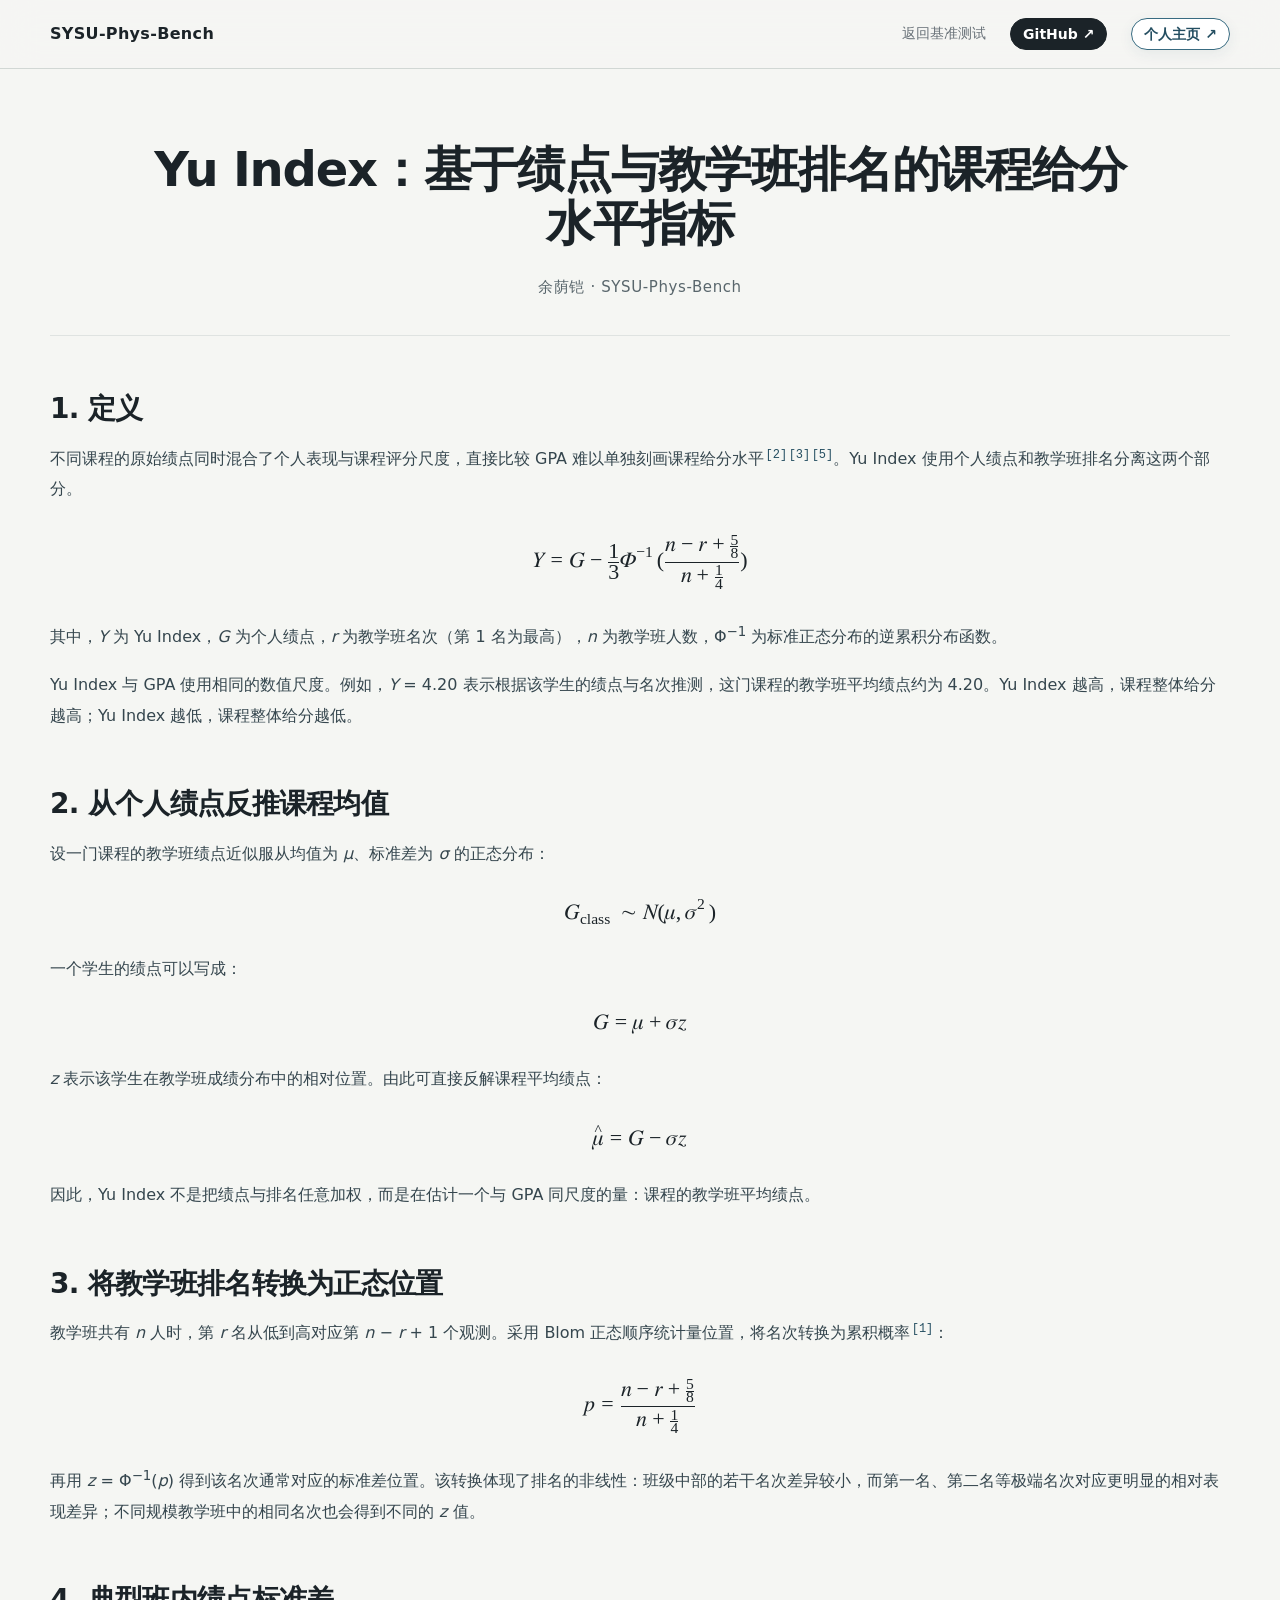
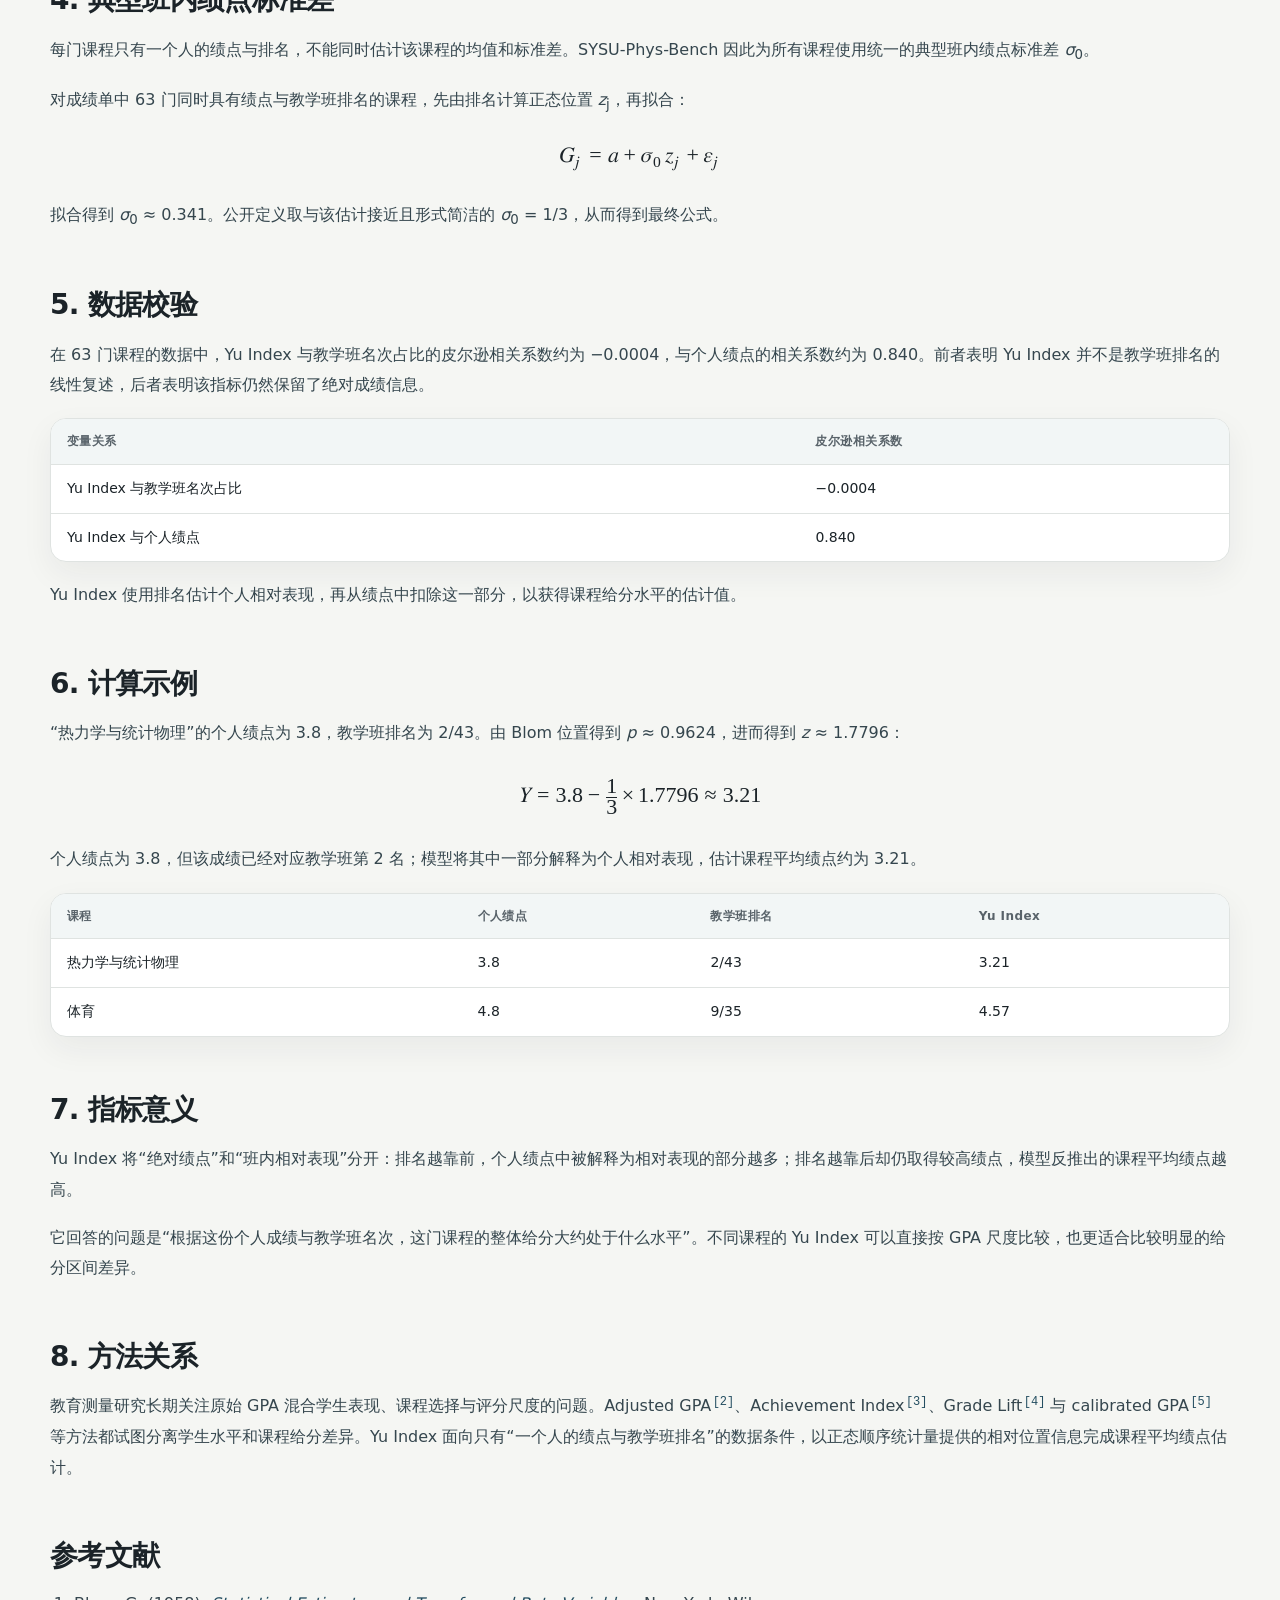
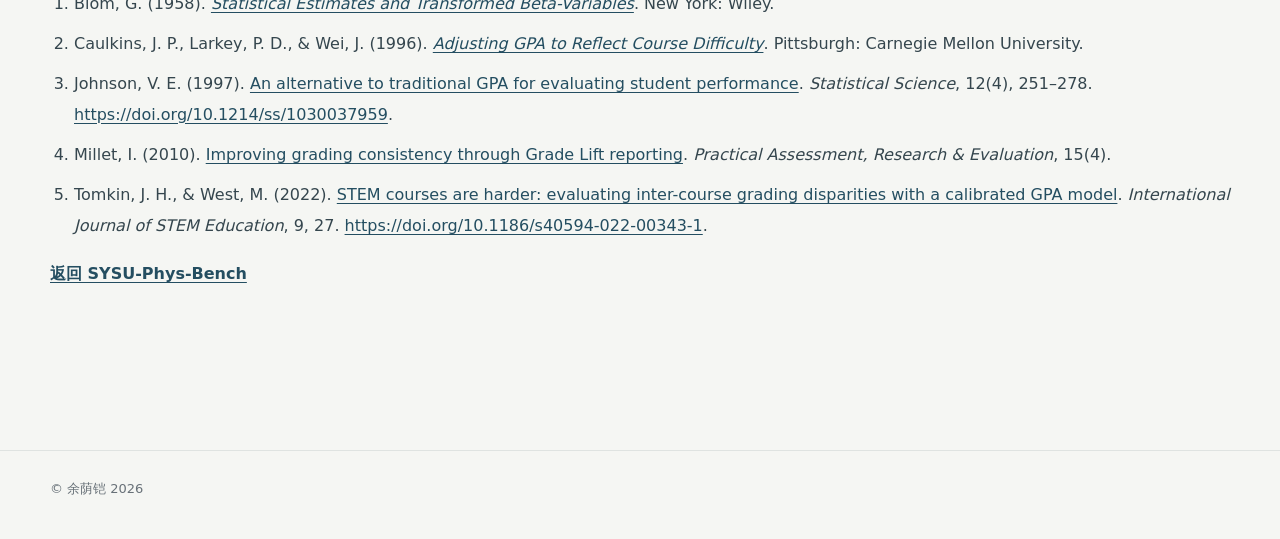
==== yu-index.html @ 81d89c25 "完善公开项目说明与仓库入口" ====
<!doctype html>
<html lang="zh-CN">
  <head>
    <meta charset="UTF-8" />
    <meta name="viewport" content="width=device-width, initial-scale=1" />
    <meta name="color-scheme" content="light" />
    <meta name="theme-color" content="#f6f7f5" />
    <title>Yu Index 技术报告 · SYSU-Phys-Bench</title>
    <link rel="stylesheet" href="styles.css?v=20260826-18" />
  </head>
  <body>
    <header class="site-header">
      <div class="shell header-inner">
        <a class="site-title" href="index.html">SYSU-Phys-Bench</a>
        <nav class="report-navigation" aria-label="页面导航">
          <a href="index.html#yu-index">返回基准测试</a>
          <a class="project-repo-link" href="https://github.com/YinkaiYu/SYSU-Phys-Bench">GitHub <span aria-hidden="true">↗</span></a>
          <a class="personal-home-link" href="https://www.yykspace.com/">个人主页 <span aria-hidden="true">↗</span></a>
        </nav>
      </div>
    </header>

    <main class="shell">
      <article class="report-article section section-first">
        <header class="report-title-block">
          <h1>Yu Index：基于绩点与教学班排名的课程给分水平指标</h1>
          <p class="report-byline">余荫铠 · SYSU-Phys-Bench</p>
        </header>

        <h2>1. 定义</h2>
        <p>不同课程的原始绩点同时混合了个人表现与课程评分尺度，直接比较 GPA 难以单独刻画课程给分水平<a class="citation" href="#ref-2" aria-label="参考文献 2">[2]</a><a class="citation" href="#ref-3" aria-label="参考文献 3">[3]</a><a class="citation" href="#ref-5" aria-label="参考文献 5">[5]</a>。Yu Index 使用个人绩点和教学班排名分离这两个部分。</p>
        <div class="yu-index-formula" aria-label="Yu Index 等于个人绩点减去三分之一乘以教学班排名所对应的标准正态分位数">
          <math display="block">
            <mrow>
              <mi>Y</mi><mo>=</mo><mi>G</mi><mo>−</mo><mfrac><mn>1</mn><mn>3</mn></mfrac>
              <msup><mi>Φ</mi><mrow><mo>−</mo><mn>1</mn></mrow></msup>
              <mo>(</mo>
              <mfrac>
                <mrow><mi>n</mi><mo>−</mo><mi>r</mi><mo>+</mo><mfrac><mn>5</mn><mn>8</mn></mfrac></mrow>
                <mrow><mi>n</mi><mo>+</mo><mfrac><mn>1</mn><mn>4</mn></mfrac></mrow>
              </mfrac>
              <mo>)</mo>
            </mrow>
          </math>
        </div>
        <p>其中，<i>Y</i> 为 Yu Index，<i>G</i> 为个人绩点，<i>r</i> 为教学班名次（第 1 名为最高），<i>n</i> 为教学班人数，Φ<sup>−1</sup> 为标准正态分布的逆累积分布函数。</p>
        <p>Yu Index 与 GPA 使用相同的数值尺度。例如，<i>Y</i> = 4.20 表示根据该学生的绩点与名次推测，这门课程的教学班平均绩点约为 4.20。Yu Index 越高，课程整体给分越高；Yu Index 越低，课程整体给分越低。</p>

        <h2>2. 从个人绩点反推课程均值</h2>
        <p>设一门课程的教学班绩点近似服从均值为 <i>μ</i>、标准差为 <i>σ</i> 的正态分布：</p>
        <div class="yu-index-formula">
          <math display="block">
            <mrow><msub><mi>G</mi><mtext>class</mtext></msub><mo>∼</mo><mi>N</mi><mo>(</mo><mi>μ</mi><mo>,</mo><msup><mi>σ</mi><mn>2</mn></msup><mo>)</mo></mrow>
          </math>
        </div>
        <p>一个学生的绩点可以写成：</p>
        <div class="yu-index-formula">
          <math display="block">
            <mrow><mi>G</mi><mo>=</mo><mi>μ</mi><mo>+</mo><mi>σ</mi><mi>z</mi></mrow>
          </math>
        </div>
        <p><i>z</i> 表示该学生在教学班成绩分布中的相对位置。由此可直接反解课程平均绩点：</p>
        <div class="yu-index-formula">
          <math display="block">
            <mrow><mover><mi>μ</mi><mo>^</mo></mover><mo>=</mo><mi>G</mi><mo>−</mo><mi>σ</mi><mi>z</mi></mrow>
          </math>
        </div>
        <p>因此，Yu Index 不是把绩点与排名任意加权，而是在估计一个与 GPA 同尺度的量：课程的教学班平均绩点。</p>

        <h2>3. 将教学班排名转换为正态位置</h2>
        <p>教学班共有 <i>n</i> 人时，第 <i>r</i> 名从低到高对应第 <i>n</i> − <i>r</i> + 1 个观测。采用 Blom 正态顺序统计量位置，将名次转换为累积概率<a class="citation" href="#ref-1" aria-label="参考文献 1">[1]</a>：</p>
        <div class="yu-index-formula">
          <math display="block">
            <mrow>
              <mi>p</mi><mo>=</mo>
              <mfrac>
                <mrow><mi>n</mi><mo>−</mo><mi>r</mi><mo>+</mo><mfrac><mn>5</mn><mn>8</mn></mfrac></mrow>
                <mrow><mi>n</mi><mo>+</mo><mfrac><mn>1</mn><mn>4</mn></mfrac></mrow>
              </mfrac>
            </mrow>
          </math>
        </div>
        <p>再用 <i>z</i> = Φ<sup>−1</sup>(<i>p</i>) 得到该名次通常对应的标准差位置。该转换体现了排名的非线性：班级中部的若干名次差异较小，而第一名、第二名等极端名次对应更明显的相对表现差异；不同规模教学班中的相同名次也会得到不同的 <i>z</i> 值。</p>

        <h2>4. 典型班内绩点标准差</h2>
        <p>每门课程只有一个人的绩点与排名，不能同时估计该课程的均值和标准差。SYSU-Phys-Bench 因此为所有课程使用统一的典型班内绩点标准差 <i>σ</i><sub>0</sub>。</p>
        <p>对成绩单中 63 门同时具有绩点与教学班排名的课程，先由排名计算正态位置 <i>z</i><sub>j</sub>，再拟合：</p>
        <div class="yu-index-formula">
          <math display="block">
            <mrow><msub><mi>G</mi><mi>j</mi></msub><mo>=</mo><mi>a</mi><mo>+</mo><msub><mi>σ</mi><mn>0</mn></msub><msub><mi>z</mi><mi>j</mi></msub><mo>+</mo><msub><mi>ε</mi><mi>j</mi></msub></mrow>
          </math>
        </div>
        <p>拟合得到 <i>σ</i><sub>0</sub> ≈ 0.341。公开定义取与该估计接近且形式简洁的 <i>σ</i><sub>0</sub> = 1/3，从而得到最终公式。</p>

        <h2>5. 数据校验</h2>
        <p>在 63 门课程的数据中，Yu Index 与教学班名次占比的皮尔逊相关系数约为 −0.0004，与个人绩点的相关系数约为 0.840。前者表明 Yu Index 并不是教学班排名的线性复述，后者表明该指标仍然保留了绝对成绩信息。</p>
        <div class="table-frame report-table">
          <table aria-label="Yu Index 相关性检验">
            <thead>
              <tr><th>变量关系</th><th>皮尔逊相关系数</th></tr>
            </thead>
            <tbody>
              <tr><td>Yu Index 与教学班名次占比</td><td>−0.0004</td></tr>
              <tr><td>Yu Index 与个人绩点</td><td>0.840</td></tr>
            </tbody>
          </table>
        </div>
        <p>Yu Index 使用排名估计个人相对表现，再从绩点中扣除这一部分，以获得课程给分水平的估计值。</p>

        <h2>6. 计算示例</h2>
        <p>“热力学与统计物理”的个人绩点为 3.8，教学班排名为 2/43。由 Blom 位置得到 <i>p</i> ≈ 0.9624，进而得到 <i>z</i> ≈ 1.7796：</p>
        <div class="yu-index-formula">
          <math display="block">
            <mrow><mi>Y</mi><mo>=</mo><mn>3.8</mn><mo>−</mo><mfrac><mn>1</mn><mn>3</mn></mfrac><mo>×</mo><mn>1.7796</mn><mo>≈</mo><mn>3.21</mn></mrow>
          </math>
        </div>
        <p>个人绩点为 3.8，但该成绩已经对应教学班第 2 名；模型将其中一部分解释为个人相对表现，估计课程平均绩点约为 3.21。</p>

        <div class="table-frame report-table">
          <table aria-label="Yu Index 示例">
            <thead>
              <tr><th>课程</th><th>个人绩点</th><th>教学班排名</th><th>Yu Index</th></tr>
            </thead>
            <tbody>
              <tr><td>热力学与统计物理</td><td>3.8</td><td>2/43</td><td>3.21</td></tr>
              <tr><td>体育</td><td>4.8</td><td>9/35</td><td>4.57</td></tr>
            </tbody>
          </table>
        </div>

        <h2>7. 指标意义</h2>
        <p>Yu Index 将“绝对绩点”和“班内相对表现”分开：排名越靠前，个人绩点中被解释为相对表现的部分越多；排名越靠后却仍取得较高绩点，模型反推出的课程平均绩点越高。</p>
        <p>它回答的问题是“根据这份个人成绩与教学班名次，这门课程的整体给分大约处于什么水平”。不同课程的 Yu Index 可以直接按 GPA 尺度比较，也更适合比较明显的给分区间差异。</p>

        <h2>8. 方法关系</h2>
        <p>教育测量研究长期关注原始 GPA 混合学生表现、课程选择与评分尺度的问题。Adjusted GPA<a class="citation" href="#ref-2" aria-label="参考文献 2">[2]</a>、Achievement Index<a class="citation" href="#ref-3" aria-label="参考文献 3">[3]</a>、Grade Lift<a class="citation" href="#ref-4" aria-label="参考文献 4">[4]</a> 与 calibrated GPA<a class="citation" href="#ref-5" aria-label="参考文献 5">[5]</a> 等方法都试图分离学生水平和课程给分差异。Yu Index 面向只有“一个人的绩点与教学班排名”的数据条件，以正态顺序统计量提供的相对位置信息完成课程平均绩点估计。</p>

        <h2>参考文献</h2>
        <ol class="report-reference-list">
          <li id="ref-1">Blom, G. (1958). <a href="https://books.google.com/books/about/Statistical_Estimates_and_Transformed_Be.html?id=rWoGAQAAIAAJ"><i>Statistical Estimates and Transformed Beta-Variables</i></a>. New York: Wiley.</li>
          <li id="ref-2">Caulkins, J. P., Larkey, P. D., &amp; Wei, J. (1996). <a href="https://doi.org/10.1184/R1/6470981.v1"><i>Adjusting GPA to Reflect Course Difficulty</i></a>. Pittsburgh: Carnegie Mellon University.</li>
          <li id="ref-3">Johnson, V. E. (1997). <a href="https://projecteuclid.org/journals/statistical-science/volume-12/issue-4/An-alternative-to-traditional-GPA-for-evaluating-student-performance/10.1214/ss/1030037959.pdf">An alternative to traditional GPA for evaluating student performance</a>. <i>Statistical Science</i>, 12(4), 251–278. <a href="https://doi.org/10.1214/ss/1030037959">https://doi.org/10.1214/ss/1030037959</a>.</li>
          <li id="ref-4">Millet, I. (2010). <a href="https://openpublishing.library.umass.edu/pare/article/1556/galley/1507/view/">Improving grading consistency through Grade Lift reporting</a>. <i>Practical Assessment, Research &amp; Evaluation</i>, 15(4).</li>
          <li id="ref-5">Tomkin, J. H., &amp; West, M. (2022). <a href="https://link.springer.com/article/10.1186/s40594-022-00343-1">STEM courses are harder: evaluating inter-course grading disparities with a calibrated GPA model</a>. <i>International Journal of STEM Education</i>, 9, 27. <a href="https://doi.org/10.1186/s40594-022-00343-1">https://doi.org/10.1186/s40594-022-00343-1</a>.</li>
        </ol>

        <p><a class="report-back-link" href="index.html#yu-index">返回 SYSU-Phys-Bench</a></p>
      </article>
    </main>

    <footer class="site-footer">
      <div class="shell">&copy; 余荫铠 2026</div>
    </footer>
  </body>
</html>
---- styles.css ----
:root {
  --paper: #f5f6f3;
  --surface: #ffffff;
  --surface-soft: #fafaf8;
  --ink: #1b2328;
  --muted: #687178;
  --line: #dfe3e1;
  --line-strong: #cbd2ce;
  --blue: #386b81;
  --blue-dark: #244e61;
  --blue-soft: #dceaf0;
  --gold: #b48a3a;
  --orange: #c87542;
  --olive: #748061;
  --pink: #a96e78;
  --shadow: 0 12px 32px rgba(28, 38, 43, 0.06);
  --radius: 16px;
  --font: "Noto Sans CJK SC", "Source Han Sans SC", "Microsoft YaHei", system-ui, sans-serif;
  --mono: "SFMono-Regular", Consolas, "Liberation Mono", monospace;
}

* {
  box-sizing: border-box;
}

html {
  scroll-behavior: smooth;
  scroll-padding-top: 88px;
}

body {
  margin: 0;
  color: var(--ink);
  background: var(--paper);
  font-family: var(--font);
  font-size: 15px;
  line-height: 1.55;
  -webkit-font-smoothing: antialiased;
}

button,
input,
select {
  font: inherit;
}

.shell {
  width: min(1180px, calc(100% - 40px));
  margin: 0 auto;
}

.site-header {
  position: sticky;
  top: 0;
  z-index: 20;
  border-bottom: 1px solid rgba(203, 210, 206, 0.85);
  background: rgba(245, 246, 243, 0.9);
  backdrop-filter: blur(18px);
}

.header-inner {
  display: flex;
  min-height: 68px;
  align-items: center;
  justify-content: space-between;
  gap: 24px;
}

.site-title {
  color: var(--ink);
  font-size: 16px;
  font-weight: 680;
  letter-spacing: 0.02em;
  text-decoration: none;
}

nav {
  display: flex;
  align-items: center;
  gap: 24px;
}

nav a {
  color: var(--muted);
  font-size: 14px;
  text-decoration: none;
}

nav a:hover,
nav a:focus-visible {
  color: var(--blue-dark);
}

nav .personal-home-link {
  padding: 7px 12px;
  border: 1px solid var(--blue);
  border-radius: 999px;
  color: var(--blue-dark);
  background: var(--surface);
  font-weight: 650;
  line-height: 1.2;
  box-shadow: 0 4px 14px rgba(36, 78, 97, 0.08);
}

nav .project-repo-link {
  padding: 7px 12px;
  border: 1px solid var(--ink);
  border-radius: 999px;
  color: #ffffff;
  background: var(--ink);
  font-weight: 650;
  line-height: 1.2;
}

nav .project-repo-link:hover,
nav .project-repo-link:focus-visible {
  border-color: var(--blue-dark);
  color: #ffffff;
  background: var(--blue-dark);
  outline: none;
}

nav .personal-home-link:hover,
nav .personal-home-link:focus-visible {
  border-color: var(--blue-dark);
  color: #ffffff;
  background: var(--blue-dark);
  outline: none;
}

.section {
  padding: 72px 0 0;
}

.section-first {
  padding-top: 64px;
}

.benchmark-section {
  padding-top: 72px;
}

.methodology-body {
  width: 100%;
  margin-top: 24px;
  color: #35464e;
  font-size: 16px;
  line-height: 1.9;
}

.methodology-body p {
  margin: 0;
}

.methodology-body .yu-index-formula {
  margin: 22px 0;
}

.methodology-report-entry {
  margin-top: 18px !important;
}

.methodology-report-entry a,
.report-back-link {
  color: var(--blue-dark);
  font-weight: 650;
  text-underline-offset: 0.2em;
}

.yu-calculator {
  margin-top: 30px;
  padding: 20px;
  border: 1px solid var(--line);
  border-radius: var(--radius);
  background: var(--surface);
  box-shadow: var(--shadow);
}

.yu-calculator h3 {
  margin-bottom: 18px;
  font-size: 19px;
  line-height: 1.45;
}

.yu-calculator-form {
  display: grid;
  grid-template-columns: repeat(3, minmax(120px, 1fr)) auto minmax(180px, 0.9fr);
  align-items: end;
  gap: 12px;
}

.yu-calculator-form label {
  display: grid;
  gap: 6px;
  color: #42515a;
  font-size: 13px;
  font-weight: 650;
}

.yu-calculator-form input {
  width: 100%;
  min-height: 44px;
  padding: 0 12px;
  border: 1px solid var(--line-strong);
  border-radius: 10px;
  color: var(--ink);
  background: var(--surface);
  font-variant-numeric: tabular-nums;
}

.yu-calculator-form input:focus {
  border-color: var(--blue);
  outline: 3px solid rgba(56, 107, 129, 0.14);
}

.yu-calculator-form button {
  min-height: 44px;
  padding: 0 22px;
  border: 1px solid var(--blue-dark);
  border-radius: 10px;
  color: #fff;
  background: var(--blue-dark);
  cursor: pointer;
}

.yu-calculator-form button:hover,
.yu-calculator-form button:focus-visible {
  background: #173846;
  outline: 3px solid rgba(56, 107, 129, 0.14);
}

.yu-calculator-form output {
  display: grid;
  grid-template-columns: auto auto;
  min-height: 44px;
  align-items: center;
  justify-content: space-between;
  gap: 2px 14px;
  padding: 5px 12px;
  border-left: 3px solid var(--blue);
  color: #42515a;
}

.yu-calculator-form output strong {
  color: var(--ink);
  font-family: var(--mono);
  font-size: 24px;
  font-variant-numeric: tabular-nums;
}

.yu-calculator-form output small {
  grid-column: 1 / -1;
  color: var(--muted);
  line-height: 1.2;
}

.yu-calculator-error {
  grid-column: 1 / -1;
  color: #8b4f3c;
  font-size: 13px;
  line-height: 1.35;
}

.report-article {
  padding-bottom: 72px;
}

.report-title-block {
  padding: 10px 0 34px;
  border-bottom: 1px solid var(--line);
  text-align: center;
}

.report-title-block h1 {
  max-width: 980px;
  margin: 0 auto;
}

.report-byline {
  margin: 22px 0 0 !important;
  color: #59666c !important;
  font-size: 15px !important;
  letter-spacing: 0.04em;
}

.report-article h2 {
  margin-top: 56px;
  font-size: clamp(22px, 2.6vw, 28px);
}

.report-article h3 {
  margin-top: 32px;
  font-size: 19px;
}

.report-article p,
.report-article li {
  color: #35464e;
  font-size: 16px;
  line-height: 1.9;
}

.report-article p {
  margin: 18px 0 0;
}

.report-article ul,
.report-article ol {
  margin: 16px 0 0;
  padding-left: 24px;
}

.report-article .yu-index-formula {
  margin: 24px 0;
}

.report-table {
  margin-top: 18px;
  box-shadow: none;
}

.report-table table {
  margin: 0;
}

.report-article th {
  background: #f2f6f6;
}

.report-article a {
  color: var(--blue-dark);
  text-underline-offset: 0.2em;
}

.report-article .citation {
  display: inline-block;
  margin-left: 0.12em;
  font-family: var(--mono);
  font-size: 0.75em;
  text-decoration: none;
  vertical-align: super;
}

.report-reference-list li + li {
  margin-top: 10px;
}

.report-reference-list li {
  scroll-margin-top: 96px;
  transition: background-color 160ms ease;
}

.report-reference-list li:target {
  background: var(--blue-soft);
}

h1,
h2,
h3 {
  margin: 0;
  font-weight: 680;
  letter-spacing: -0.025em;
}

h1 {
  font-size: clamp(32px, 5vw, 48px);
  line-height: 1.12;
}

.benchmark-source {
  margin: 18px 0 0;
  color: var(--ink);
  font-size: 17px;
  line-height: 1.7;
}

.author-note {
  width: 100%;
  margin: 18px 0 0;
  padding-left: 16px;
  border-left: 3px solid var(--blue);
  color: #42515a;
  font-size: 17px;
  font-style: italic;
  line-height: 1.85;
}

h2 {
  font-size: clamp(24px, 3vw, 32px);
  line-height: 1.2;
}

h3 {
  font-size: 16px;
  letter-spacing: -0.01em;
}

.table-frame {
  overflow: auto;
  border: 1px solid var(--line);
  border-radius: var(--radius);
  background: var(--surface);
  box-shadow: var(--shadow);
}

.overview-frame {
  margin-top: 18px;
}

table {
  width: 100%;
  border-collapse: separate;
  border-spacing: 0;
}

th,
td {
  padding: 13px 16px;
  border-bottom: 1px solid var(--line);
  text-align: left;
  white-space: nowrap;
}

th {
  color: #59636a;
  background: var(--surface-soft);
  font-size: 12px;
  font-weight: 650;
  letter-spacing: 0.035em;
}

td {
  font-size: 14px;
}

td.numeric {
  font-family: var(--mono);
  font-variant-numeric: tabular-nums;
}

tr:last-child td {
  border-bottom: 0;
}

.overview-frame tbody tr:last-child td {
  background: #f2f6f6;
  font-weight: 650;
}

.overview-frame .overview-summary-row td {
  background: #f7f9f8;
  font-weight: 650;
}

.overview-benchmarks {
  display: grid;
  grid-template-columns: repeat(2, minmax(0, 1fr));
  gap: 12px;
  margin-top: 0;
}

.dataset-benchmarks {
  margin-top: 28px;
}

.overview-benchmark {
  display: flex;
  align-items: center;
  justify-content: space-between;
  gap: 18px;
  min-height: 76px;
  padding: 14px 18px;
  border: 1px solid var(--line);
  border-radius: var(--radius);
  background: var(--surface);
  box-shadow: var(--shadow);
}

.overview-benchmark span {
  color: #42515a;
  font-size: 14px;
  font-weight: 650;
}

.overview-benchmark strong {
  color: var(--ink);
  font-family: var(--mono);
  font-size: clamp(22px, 3vw, 30px);
  font-variant-numeric: tabular-nums;
}

.chart-grid {
  display: grid;
  grid-template-columns: repeat(12, minmax(0, 1fr));
  gap: 18px;
  margin-top: 28px;
}

.chart-card {
  min-width: 0;
  padding: 20px;
  border: 1px solid var(--line);
  border-radius: var(--radius);
  background: var(--surface);
  box-shadow: var(--shadow);
}

.benchmark-controls {
  margin-top: 24px;
}

.benchmark-controls + .chart-card,
.secondary-scatter-card {
  margin-top: 18px;
}

.chart-card-heading {
  display: flex;
  align-items: center;
  justify-content: space-between;
  gap: 18px;
}

.chart-card-actions {
  display: flex;
  align-items: center;
  gap: 8px;
}

.scatter-filters {
  display: grid;
  grid-template-columns: repeat(3, minmax(118px, auto)) minmax(240px, 1fr) auto;
  gap: 9px;
  margin-top: 0;
}

.scatter-filters input[type="search"],
.scatter-filters select,
.scatter-filters .reset-button {
  width: 100%;
  min-height: 40px;
  border: 1px solid var(--line-strong);
  border-radius: 9px;
  color: var(--ink);
  background: var(--surface);
}

.scatter-filters input[type="search"] {
  padding: 0 12px 0 38px;
}

.scatter-filters select {
  padding: 0 32px 0 11px;
}

.scatter-search-field svg {
  top: 11px;
}

.multi-filter {
  position: relative;
  min-width: 0;
}

.multi-filter summary {
  display: flex;
  min-height: 40px;
  align-items: center;
  justify-content: space-between;
  gap: 8px;
  padding: 0 11px;
  border: 1px solid var(--line-strong);
  border-radius: 9px;
  color: var(--ink);
  background: var(--surface);
  cursor: pointer;
  font-size: 13px;
  list-style: none;
  white-space: nowrap;
}

.multi-filter summary::-webkit-details-marker {
  display: none;
}

.multi-filter summary::after {
  color: var(--muted);
  content: "▾";
  font-size: 10px;
}

.multi-filter[open] summary {
  border-color: var(--blue);
  outline: 3px solid rgba(56, 107, 129, 0.14);
}

.multi-filter-options {
  position: absolute;
  top: calc(100% + 6px);
  left: 0;
  z-index: 12;
  display: grid;
  min-width: max(100%, 150px);
  gap: 2px;
  padding: 7px;
  border: 1px solid var(--line-strong);
  border-radius: 10px;
  background: var(--surface);
  box-shadow: 0 14px 34px rgba(28, 38, 43, 0.14);
}

.multi-filter-options label {
  display: flex;
  align-items: center;
  gap: 8px;
  padding: 7px 8px;
  border-radius: 7px;
  cursor: pointer;
  font-size: 12px;
  white-space: nowrap;
}

.multi-filter-options label:hover {
  background: #edf3f4;
}

.multi-filter-options input {
  width: auto;
  min-height: 0;
  margin: 0;
  accent-color: var(--blue-dark);
}

.scatter-course-picker {
  margin-top: 10px;
  border: 1px solid var(--line);
  border-radius: 10px;
  background: var(--surface-soft);
}

.scatter-course-picker summary {
  display: flex;
  min-height: 40px;
  align-items: center;
  justify-content: space-between;
  gap: 16px;
  padding: 0 13px;
  color: #42515a;
  cursor: pointer;
  font-size: 13px;
  font-weight: 650;
}

.scatter-course-picker summary::marker {
  color: var(--muted);
}

#scatter-selection-count {
  color: var(--muted);
  font-family: var(--mono);
  font-size: 11px;
  font-weight: 400;
}

.scatter-course-toolbar {
  display: flex;
  gap: 8px;
  padding: 10px 12px 0;
  border-top: 1px solid var(--line);
}

.scatter-course-toolbar button {
  padding: 5px 9px;
  border: 1px solid var(--line-strong);
  border-radius: 7px;
  color: var(--blue-dark);
  background: var(--surface);
  cursor: pointer;
  font-size: 12px;
}

.scatter-course-options {
  display: grid;
  grid-template-columns: repeat(3, minmax(0, 1fr));
  gap: 2px 10px;
  max-height: 230px;
  overflow: auto;
  padding: 10px 12px 12px;
}

.scatter-course-options label {
  display: grid;
  grid-template-columns: auto minmax(0, 1fr);
  align-items: start;
  gap: 8px;
  padding: 7px 8px;
  border-radius: 7px;
  cursor: pointer;
  font-size: 12px;
}

.scatter-course-options label:hover {
  background: #edf3f4;
}

.scatter-course-options input {
  margin: 3px 0 0;
  accent-color: var(--blue-dark);
}

.scatter-course-options span,
.scatter-course-options small {
  display: block;
  min-width: 0;
}

.scatter-course-options small {
  margin-top: 2px;
  overflow: hidden;
  color: var(--muted);
  font-size: 10px;
  font-weight: 400;
  text-overflow: ellipsis;
  white-space: nowrap;
}

.scatter-options-empty {
  grid-column: 1 / -1;
  margin: 18px 0;
  color: var(--muted);
  text-align: center;
}

.scatter-empty {
  display: grid;
  min-height: 300px;
  place-items: center;
  color: var(--muted);
}

.scatter-download {
  display: none;
}

#score-rank-card:fullscreen .scatter-download,
#score-rank-card.is-expanded .scatter-download,
#yu-rank-card:fullscreen .scatter-download,
#yu-rank-card.is-expanded .scatter-download {
  display: inline-block;
}

.fullscreen-button {
  flex: 0 0 auto;
  padding: 5px 10px;
  border: 1px solid var(--line-strong);
  border-radius: 7px;
  color: var(--muted);
  background: transparent;
  cursor: pointer;
  font-size: 12px;
  text-decoration: none;
}

.fullscreen-button[aria-disabled="true"] {
  cursor: wait;
  opacity: 0.55;
  pointer-events: none;
}

.fullscreen-button:hover,
.fullscreen-button:focus-visible {
  border-color: var(--blue);
  color: var(--blue-dark);
  background: #f6fafb;
  outline: none;
}

#score-rank-card:fullscreen,
#score-rank-card.is-expanded,
#yu-rank-card:fullscreen,
#yu-rank-card.is-expanded {
  padding: 24px 28px;
  border: 0;
  border-radius: 0;
  background: var(--surface);
  box-shadow: none;
}

#score-rank-card:fullscreen,
#yu-rank-card:fullscreen {
  overflow: auto;
}

#score-rank-card.is-expanded,
#yu-rank-card.is-expanded {
  position: fixed;
  inset: 0;
  z-index: 100;
  overflow: auto;
}

#score-rank-card:fullscreen .chart-card-heading h3,
#score-rank-card.is-expanded .chart-card-heading h3,
#yu-rank-card:fullscreen .chart-card-heading h3,
#yu-rank-card.is-expanded .chart-card-heading h3 {
  font-size: clamp(24px, 2.8vw, 34px);
}

#score-rank-card:fullscreen .tick-label,
#score-rank-card.is-expanded .tick-label,
#yu-rank-card:fullscreen .tick-label,
#yu-rank-card.is-expanded .tick-label {
  font-size: 16px;
}

#score-rank-card:fullscreen .quadrant-label,
#score-rank-card.is-expanded .quadrant-label,
#yu-rank-card:fullscreen .yu-benchmark-label,
#yu-rank-card:fullscreen .yu-benchmark-value,
#yu-rank-card.is-expanded .yu-benchmark-label,
#yu-rank-card.is-expanded .yu-benchmark-value {
  stroke-width: 4px;
  font-size: 14px;
}

#score-rank-card:fullscreen .scatter-course-label,
#score-rank-card.is-expanded .scatter-course-label,
#yu-rank-card:fullscreen .scatter-course-label,
#yu-rank-card.is-expanded .scatter-course-label {
  stroke-width: 5px;
  font-size: 15px;
}

#score-rank-card:fullscreen .scatter-label-line,
#score-rank-card.is-expanded .scatter-label-line,
#yu-rank-card:fullscreen .scatter-label-line,
#yu-rank-card.is-expanded .scatter-label-line {
  stroke-width: 1.15;
}

#score-rank-card:fullscreen .grid-line,
#score-rank-card.is-expanded .grid-line,
#yu-rank-card:fullscreen .grid-line,
#yu-rank-card.is-expanded .grid-line {
  stroke-width: 1.15;
}

body.chart-expanded {
  overflow: hidden;
}

#score-rank-card:fullscreen .chart-scatter,
#score-rank-card.is-expanded .chart-scatter,
#yu-rank-card:fullscreen .chart-scatter,
#yu-rank-card.is-expanded .chart-scatter {
  height: calc(100vh - 84px);
  min-height: 560px;
}

#score-rank-card:fullscreen .chart-scatter svg,
#score-rank-card.is-expanded .chart-scatter svg,
#yu-rank-card:fullscreen .chart-scatter svg,
#yu-rank-card.is-expanded .chart-scatter svg {
  height: 100%;
}

.chart-card-small {
  grid-column: span 5;
}

.chart-card-wide {
  grid-column: span 7;
}

.chart-card-half {
  grid-column: span 6;
}

.chart-card-full {
  grid-column: span 12;
}

.chart {
  min-height: 290px;
  margin-top: 18px;
}

.chart svg {
  display: block;
  width: 100%;
  height: auto;
  overflow: visible;
}

.axis-label,
.tick-label,
.data-label {
  font-family: var(--mono);
  font-size: 11px;
}

.tick-label {
  fill: #737c82;
}

.data-label {
  fill: var(--ink);
  font-weight: 620;
}

.grid-line {
  stroke: #e8ebe9;
  stroke-width: 1;
}

.axis-line {
  stroke: #c7ceca;
  stroke-width: 1;
}

.line-path {
  fill: none;
  stroke: var(--blue);
  stroke-linecap: round;
  stroke-linejoin: round;
  stroke-width: 2.25;
}

.gpa-line,
.rank-line,
.cumulative-line {
  fill: none;
  stroke-linecap: round;
  stroke-linejoin: round;
  stroke-width: 2.35;
}

.gpa-line {
  stroke: var(--blue);
}

.cumulative-line {
  stroke: var(--orange);
  stroke-dasharray: 7 4;
}

.rank-line {
  stroke: var(--olive);
  stroke-dasharray: 2 4;
}

.line-area {
  fill: rgba(56, 107, 129, 0.09);
}

.data-point {
  fill: var(--surface);
  stroke: var(--blue-dark);
  stroke-width: 2;
}

.data-point:hover,
.data-point:focus {
  fill: var(--blue-dark);
  outline: none;
}

.cumulative-point {
  fill: var(--surface);
  stroke: var(--orange);
  stroke-width: 2;
}

.cumulative-point:hover,
.cumulative-point:focus {
  fill: var(--orange);
  outline: none;
}

.rank-point {
  fill: var(--surface);
  stroke: var(--olive);
  stroke-width: 2;
}

.rank-point:hover,
.rank-point:focus {
  fill: var(--olive);
  outline: none;
}

.chart-legend-row {
  display: flex;
  flex-wrap: wrap;
  gap: 18px;
  margin: 2px 0 8px;
  color: var(--muted);
  font-size: 12px;
}

.chart-legend-row span {
  display: inline-flex;
  align-items: center;
  gap: 7px;
}

.line-key {
  display: inline-block;
  width: 22px;
  height: 0;
  border-top: 2px solid var(--blue);
}

.line-key.cumulative {
  border-top-color: var(--orange);
  border-top-style: dashed;
}

.line-key.rank {
  border-top-color: var(--olive);
  border-top-style: dotted;
}

.quadrant-label {
  fill: #7b858a;
  font-size: 10px;
  letter-spacing: 0.02em;
}

.quadrant-line {
  stroke: #7d878c;
  stroke-dasharray: 4 4;
  stroke-width: 1;
}

.yu-benchmark-line {
  stroke: #667278;
  stroke-dasharray: 6 4;
  stroke-width: 1.2;
}

.yu-benchmark-label,
.yu-benchmark-value {
  fill: #59666c;
  stroke: var(--surface);
  stroke-width: 3px;
  paint-order: stroke;
  font-size: 10px;
}

.yu-benchmark-label {
  font-weight: 650;
}

.scatter-label-line {
  stroke: rgba(75, 87, 93, 0.34);
  stroke-width: 0.8;
}

.scatter-course-label {
  fill: #34434a;
  stroke: var(--surface);
  stroke-width: 3px;
  paint-order: stroke;
  font-size: 10px;
  pointer-events: none;
}

.scatter-course-label-compact {
  stroke-width: 2.5px;
  font-size: 8px;
}

.donut-layout {
  display: grid;
  grid-template-columns: minmax(160px, 1fr) minmax(150px, 0.85fr);
  min-height: 290px;
  align-items: center;
  gap: 12px;
}

.donut-wrap {
  position: relative;
  width: min(210px, 100%);
  aspect-ratio: 1;
  margin: auto;
}

.donut {
  width: 100%;
  height: 100%;
}

.donut-segment {
  cursor: pointer;
  transition: opacity 120ms ease, stroke-width 120ms ease;
}

.donut-segment:hover,
.donut-segment:focus-visible {
  stroke-width: 26;
  opacity: 0.86;
}

.donut-total {
  position: absolute;
  inset: 0;
  z-index: 1;
  display: grid;
  place-content: center;
  text-align: center;
  pointer-events: none;
}

.donut-total strong {
  font-family: var(--mono);
  font-size: 25px;
  letter-spacing: -0.04em;
}

.donut-total span {
  color: var(--muted);
  font-size: 12px;
}

.legend {
  display: grid;
  gap: 11px;
}

.legend-item {
  display: grid;
  grid-template-columns: 10px minmax(0, 1fr) auto;
  align-items: center;
  gap: 9px;
  font-size: 13px;
}

.legend-item[data-chart-tooltip] {
  cursor: pointer;
}

.legend-item[data-chart-tooltip]:hover,
.legend-item[data-chart-tooltip]:focus-visible {
  color: var(--accent);
}

.legend-swatch {
  width: 9px;
  height: 9px;
  border-radius: 3px;
}

.legend-value {
  color: var(--muted);
  font-family: var(--mono);
}

.section-heading-row {
  display: flex;
  align-items: baseline;
  justify-content: space-between;
  gap: 20px;
}

.result-count {
  color: var(--muted);
  font-family: var(--mono);
  font-size: 13px;
}

.yu-index-formula {
  display: flex;
  align-items: center;
  justify-content: center;
  margin: 0 0 14px;
  padding: 6px 0;
  font-size: clamp(17px, 2.2vw, 22px);
}

.yu-index-formula math {
  font-family: "Cambria Math", "STIX Two Math", serif;
}

.filters {
  display: grid;
  grid-template-columns: repeat(4, minmax(120px, auto)) minmax(260px, 1fr) auto;
  gap: 10px;
  margin-top: 24px;
}

.filters input[type="search"],
.filters select,
.reset-button {
  width: 100%;
  min-height: 44px;
  border: 1px solid var(--line-strong);
  border-radius: 10px;
  color: var(--ink);
  background: var(--surface);
}

.filters input[type="search"] {
  padding: 0 12px 0 40px;
}

.filters select {
  padding: 0 34px 0 12px;
}

.filters input[type="search"]:focus,
.filters select:focus,
.reset-button:focus-visible {
  border-color: var(--blue);
  outline: 3px solid rgba(56, 107, 129, 0.14);
}

.search-field {
  position: relative;
}

.search-field svg {
  position: absolute;
  top: 13px;
  left: 14px;
  width: 18px;
  fill: none;
  stroke: #748087;
  stroke-linecap: round;
  stroke-width: 1.7;
}

.reset-button {
  padding: 0 16px;
  color: var(--blue-dark);
  cursor: pointer;
  font-weight: 620;
}

.reset-button:hover {
  border-color: var(--blue);
  background: #f6fafb;
}

.credit-key {
  display: flex;
  flex-wrap: wrap;
  gap: 16px;
  margin: 14px 2px 12px;
  color: var(--muted);
  font-family: var(--mono);
  font-size: 11px;
}

.credit-key span {
  display: inline-flex;
  align-items: center;
  gap: 6px;
}

.credit-dot {
  display: inline-block;
  width: 8px;
  height: 8px;
  border: 1px solid rgba(36, 78, 97, 0.25);
  border-radius: 2px;
}

.credit-1 {
  background: rgba(56, 107, 129, 0.04);
}

.credit-2 {
  background: rgba(56, 107, 129, 0.1);
}

.credit-3 {
  background: rgba(56, 107, 129, 0.22);
}

.detail-frame {
  max-height: min(70vh, 760px);
}

.detail-frame thead {
  position: sticky;
  top: 0;
  z-index: 3;
}

.detail-frame th {
  padding: 0;
}

.sort-button {
  display: flex;
  width: 100%;
  min-height: 43px;
  align-items: center;
  gap: 7px;
  padding: 0 16px;
  border: 0;
  color: inherit;
  background: transparent;
  cursor: pointer;
  font: inherit;
  font-weight: inherit;
  letter-spacing: inherit;
  white-space: nowrap;
}

.sort-button:hover,
.sort-button:focus-visible {
  color: var(--blue-dark);
  background: #f1f5f5;
  outline: none;
}

.sort-indicator {
  color: #8d969b;
  font-size: 10px;
}

.course-cell {
  min-width: 230px;
  font-weight: 620;
  white-space: normal;
}

.teacher-cell {
  max-width: 360px;
  white-space: normal;
}

.detail-frame tbody tr {
  --credit-bg: rgba(56, 107, 129, 0.025);
  --credit-line: rgba(56, 107, 129, 0.18);
  --credit-ink: #7f898e;
  --credit-course-ink: #65757c;
}

.detail-frame tbody tr[data-credit-level="2"] {
  --credit-bg: rgba(56, 107, 129, 0.09);
  --credit-line: rgba(56, 107, 129, 0.45);
  --credit-ink: #526169;
  --credit-course-ink: #3f555f;
}

.detail-frame tbody tr[data-credit-level="3"] {
  --credit-bg: rgba(56, 107, 129, 0.2);
  --credit-line: rgba(36, 78, 97, 0.9);
  --credit-ink: #21363f;
  --credit-course-ink: #173846;
}

.detail-frame tbody tr td {
  background: linear-gradient(90deg, var(--credit-bg), var(--credit-bg));
  color: var(--credit-ink);
}

.detail-frame tbody tr .course-cell {
  color: var(--credit-course-ink);
}

.detail-frame tbody tr[data-credit-level="3"] .course-cell {
  font-weight: 700;
}

.detail-frame tbody tr td:first-child {
  border-left: 6px solid var(--credit-line);
}

.detail-frame tbody tr:hover td {
  background: #edf4f6;
}

.detail-frame tbody tr .yu-index-cell {
  min-width: 132px;
  color: #173846;
}

.yu-index-score {
  display: grid;
  grid-template-columns: 42px 62px;
  align-items: center;
  gap: 9px;
}

.yu-index-score strong {
  font-size: 15px;
  font-weight: 760;
}

.yu-index-score i {
  position: relative;
  height: 8px;
  overflow: hidden;
  border: 1px solid rgba(36, 78, 97, 0.16);
  border-radius: 999px;
  background: rgba(255, 255, 255, 0.68);
}

.yu-index-score i::after {
  position: absolute;
  inset: 0 auto 0 0;
  width: var(--yu-score);
  border-radius: inherit;
  background: var(--blue-dark);
  content: "";
}

.detail-frame tbody tr[data-credit-level="3"] .yu-index-score i {
  border-color: rgba(23, 56, 70, 0.28);
  background: #f8fbfc;
  box-shadow: 0 0 0 1px rgba(255, 255, 255, 0.42);
}

.detail-frame tbody tr[data-credit-level="3"] .yu-index-score i::after {
  background: #173846;
}

.empty-row td {
  height: 140px;
  color: var(--muted);
  text-align: center;
}

.chart-tooltip {
  position: fixed;
  z-index: 50;
  max-width: min(300px, calc(100vw - 24px));
  padding: 9px 11px;
  border: 1px solid rgba(31, 49, 57, 0.12);
  border-radius: 9px;
  color: #f6f8f8;
  background: rgba(27, 35, 40, 0.94);
  box-shadow: 0 8px 24px rgba(20, 28, 32, 0.18);
  font-size: 12px;
  line-height: 1.55;
  pointer-events: none;
  transform: translate(12px, 12px);
  opacity: 0;
  transition: opacity 90ms ease;
}

.chart-tooltip.is-visible {
  opacity: 1;
}

.chart-tooltip strong,
.chart-tooltip span {
  display: block;
}

.chart-tooltip span {
  color: #cbd4d7;
  font-family: var(--mono);
}

.site-footer {
  margin-top: 88px;
  padding: 28px 0 40px;
  border-top: 1px solid var(--line);
  color: var(--muted);
  font-size: 13px;
}

.sr-only {
  position: absolute;
  width: 1px;
  height: 1px;
  padding: 0;
  margin: -1px;
  overflow: hidden;
  clip: rect(0, 0, 0, 0);
  white-space: nowrap;
  border: 0;
}

@media (max-width: 980px) {
  .chart-card-small,
  .chart-card-wide,
  .chart-card-half {
    grid-column: span 12;
  }

  .filters {
    grid-template-columns: repeat(3, minmax(0, 1fr));
  }

  .scatter-filters {
    grid-template-columns: repeat(3, minmax(0, 1fr));
  }

  .scatter-search-field {
    grid-column: span 2;
  }

  .scatter-course-options {
    grid-template-columns: repeat(2, minmax(0, 1fr));
  }

  .search-field {
    grid-column: span 2;
  }
}

@media (max-width: 680px) {
  .shell {
    width: min(100% - 24px, 1180px);
  }

  .header-inner {
    min-height: 60px;
  }

  nav {
    gap: 14px;
  }

  nav a {
    font-size: 13px;
  }

  .section,
  .section-first {
    padding-top: 48px;
  }

  .chart-grid {
    gap: 14px;
  }

  .chart-card {
    padding: 16px;
  }

  .yu-calculator {
    padding: 16px;
  }

  .yu-calculator-form {
    grid-template-columns: repeat(2, minmax(0, 1fr));
  }

  .yu-calculator-form output {
    grid-column: 1 / -1;
  }

  .donut-layout {
    grid-template-columns: 1fr;
  }

  .donut-wrap {
    width: 180px;
  }

  .filters {
    grid-template-columns: repeat(2, minmax(0, 1fr));
  }

  .scatter-filters {
    grid-template-columns: repeat(2, minmax(0, 1fr));
  }

  .scatter-search-field {
    grid-column: span 2;
  }

  .search-field {
    grid-column: span 2;
  }

  .section-heading-row {
    align-items: flex-end;
  }

  th,
  td {
    padding: 12px;
  }
}

@media (max-width: 430px) {
  .site-title {
    font-size: 14px;
  }

  .main-navigation a:not(.personal-home-link):not(.project-repo-link),
  .report-navigation > a:first-child {
    display: none;
  }

  h1 {
    font-size: 34px;
  }

  .overview-benchmarks {
    grid-template-columns: 1fr;
  }

  .yu-calculator-form {
    grid-template-columns: 1fr;
  }

  .yu-calculator-form output {
    grid-column: auto;
  }

  .filters {
    grid-template-columns: 1fr;
  }

  .scatter-filters {
    grid-template-columns: 1fr;
  }

  .scatter-search-field {
    grid-column: span 1;
  }

  .scatter-course-options {
    grid-template-columns: 1fr;
  }

  .search-field {
    grid-column: span 1;
  }

  .chart {
    min-height: 250px;
  }
}

@media (prefers-reduced-motion: reduce) {
  html {
    scroll-behavior: auto;
  }

  *,
  *::before,
  *::after {
    transition-duration: 0.01ms !important;
  }
}
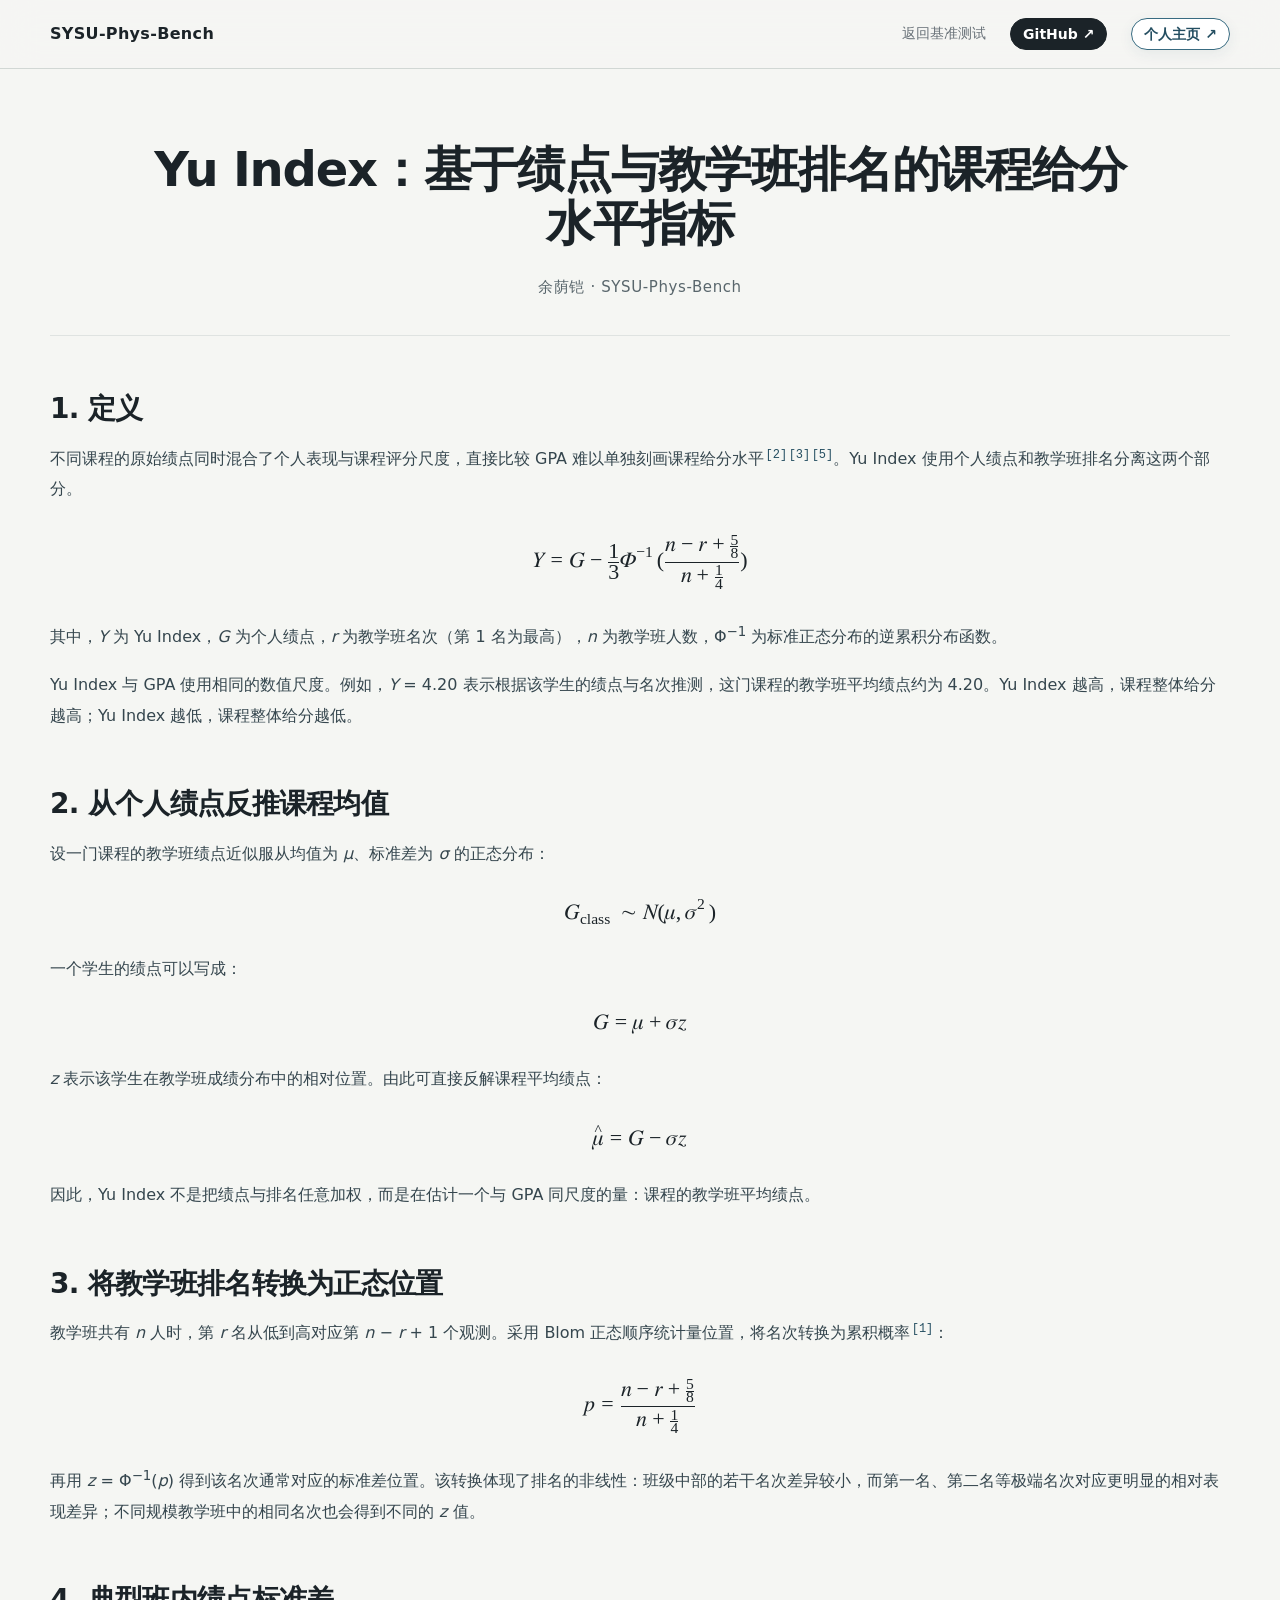
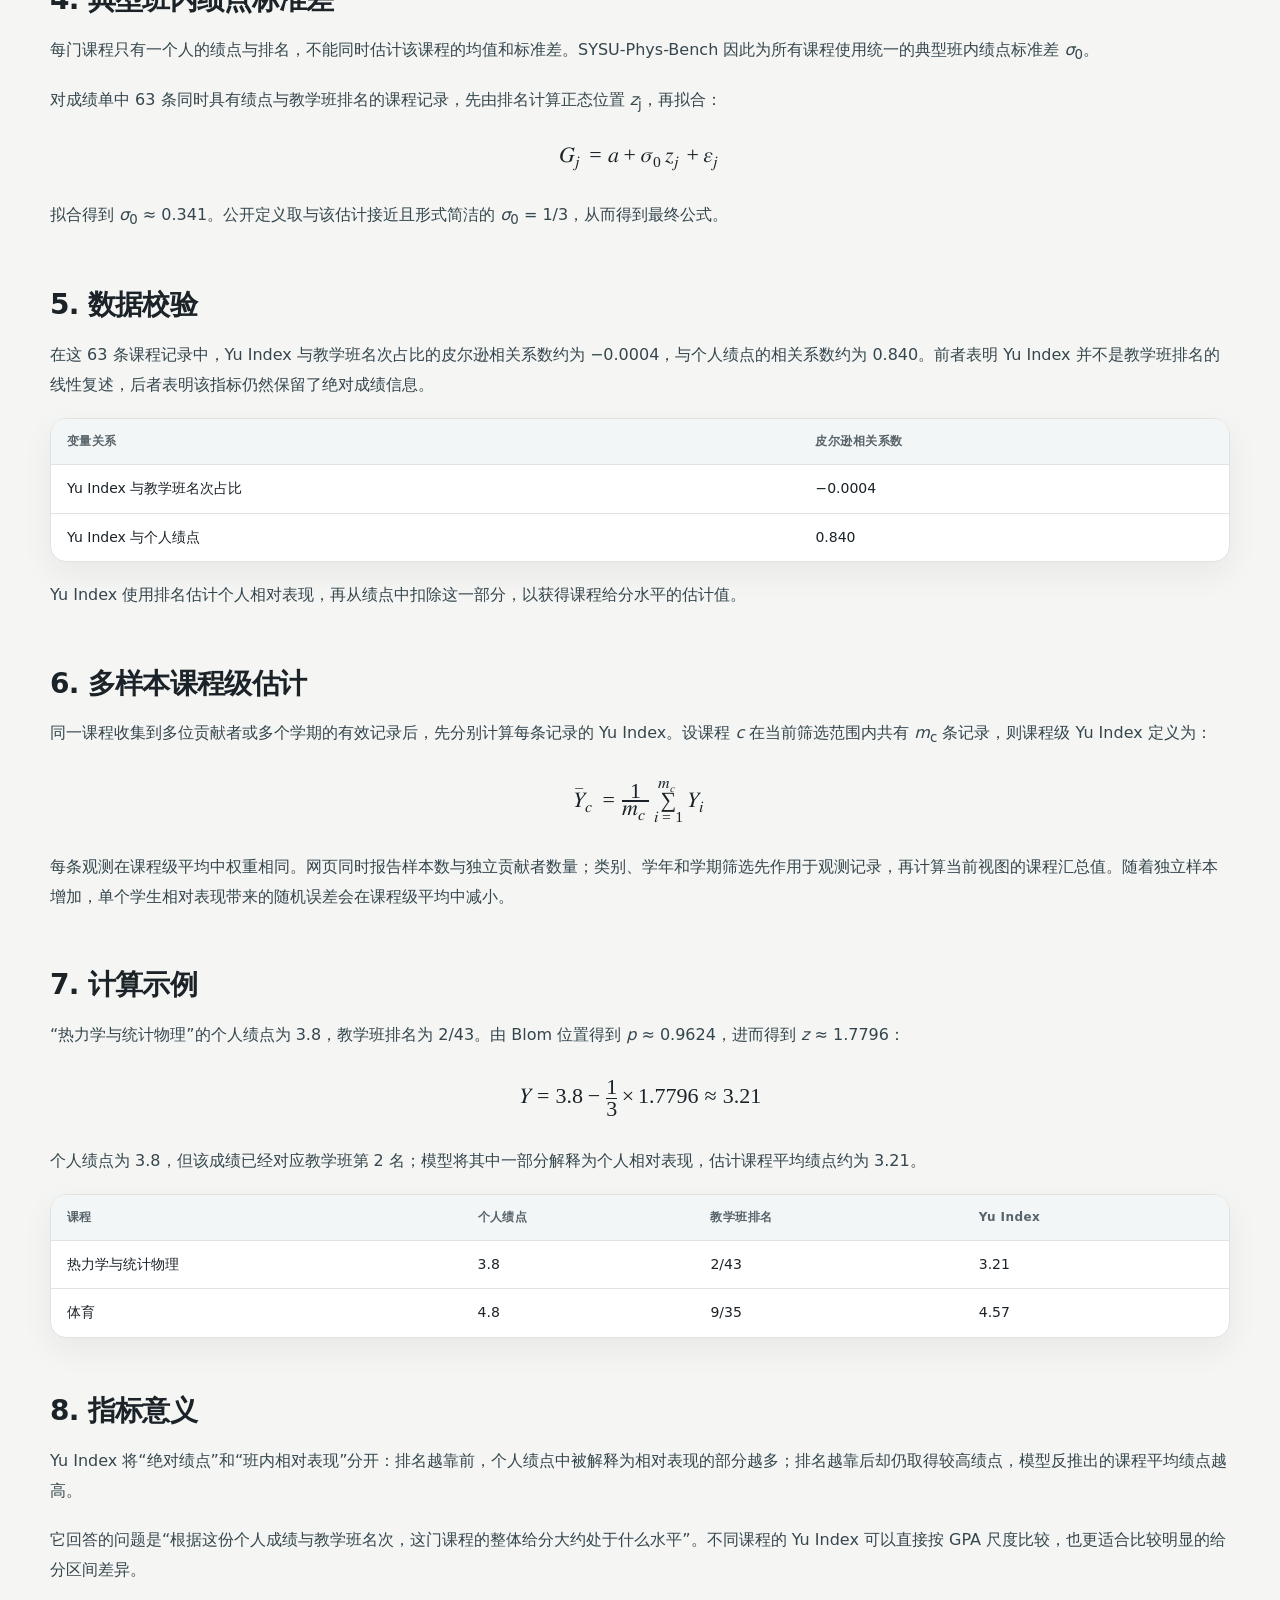
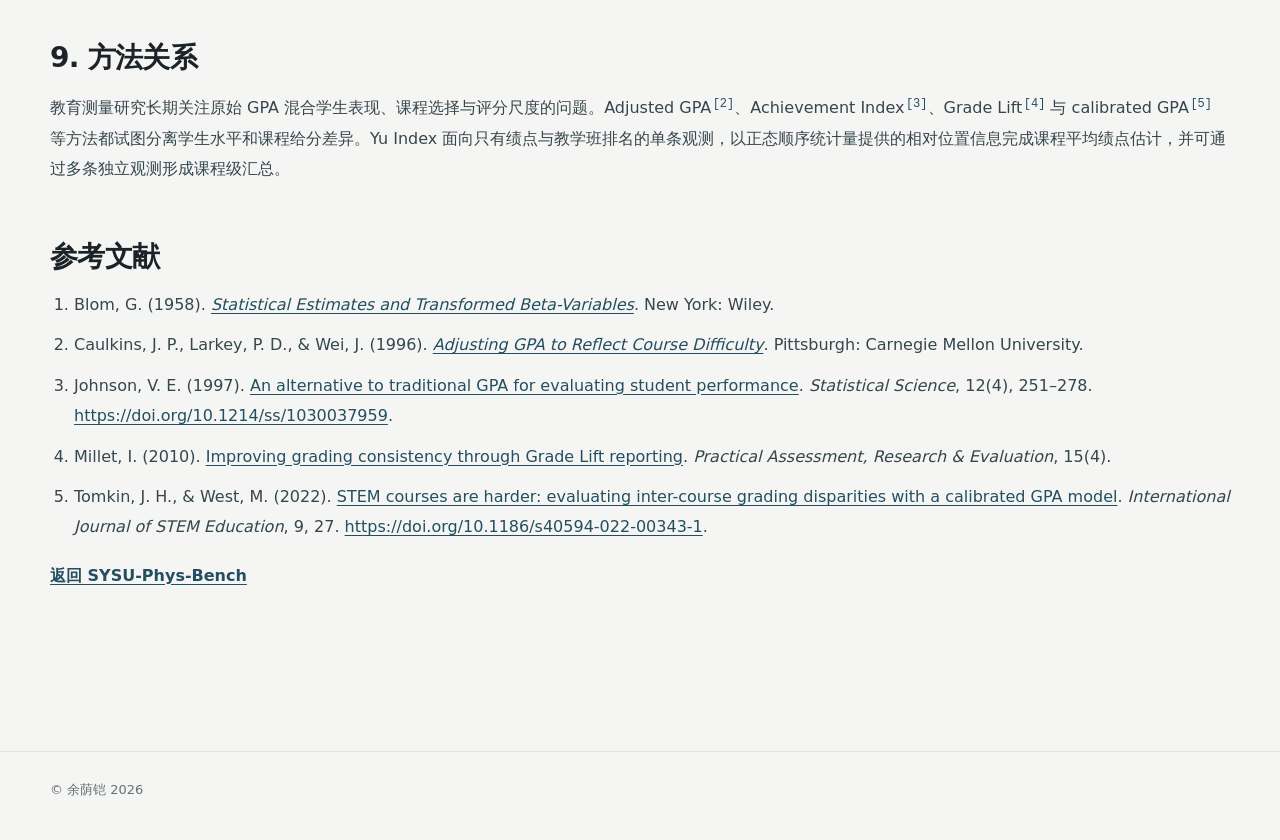
==== commit d5ad1f08: "开放社区数据贡献与多样本基准" ====
--- a/yu-index.html
+++ b/yu-index.html
@@ -6,7 +6,7 @@
     <meta name="color-scheme" content="light" />
     <meta name="theme-color" content="#f6f7f5" />
     <title>Yu Index 技术报告 · SYSU-Phys-Bench</title>
-    <link rel="stylesheet" href="styles.css?v=20260826-18" />
+    <link rel="stylesheet" href="styles.css?v=20260826-19" />
   </head>
   <body>
     <header class="site-header">
@@ -84,7 +84,7 @@
 
         <h2>4. 典型班内绩点标准差</h2>
         <p>每门课程只有一个人的绩点与排名，不能同时估计该课程的均值和标准差。SYSU-Phys-Bench 因此为所有课程使用统一的典型班内绩点标准差 <i>σ</i><sub>0</sub>。</p>
-        <p>对成绩单中 63 门同时具有绩点与教学班排名的课程，先由排名计算正态位置 <i>z</i><sub>j</sub>，再拟合：</p>
+        <p>对成绩单中 63 条同时具有绩点与教学班排名的课程记录，先由排名计算正态位置 <i>z</i><sub>j</sub>，再拟合：</p>
         <div class="yu-index-formula">
           <math display="block">
             <mrow><msub><mi>G</mi><mi>j</mi></msub><mo>=</mo><mi>a</mi><mo>+</mo><msub><mi>σ</mi><mn>0</mn></msub><msub><mi>z</mi><mi>j</mi></msub><mo>+</mo><msub><mi>ε</mi><mi>j</mi></msub></mrow>
@@ -93,7 +93,7 @@
         <p>拟合得到 <i>σ</i><sub>0</sub> ≈ 0.341。公开定义取与该估计接近且形式简洁的 <i>σ</i><sub>0</sub> = 1/3，从而得到最终公式。</p>
 
         <h2>5. 数据校验</h2>
-        <p>在 63 门课程的数据中，Yu Index 与教学班名次占比的皮尔逊相关系数约为 −0.0004，与个人绩点的相关系数约为 0.840。前者表明 Yu Index 并不是教学班排名的线性复述，后者表明该指标仍然保留了绝对成绩信息。</p>
+        <p>在这 63 条课程记录中，Yu Index 与教学班名次占比的皮尔逊相关系数约为 −0.0004，与个人绩点的相关系数约为 0.840。前者表明 Yu Index 并不是教学班排名的线性复述，后者表明该指标仍然保留了绝对成绩信息。</p>
         <div class="table-frame report-table">
           <table aria-label="Yu Index 相关性检验">
             <thead>
@@ -107,7 +107,22 @@
         </div>
         <p>Yu Index 使用排名估计个人相对表现，再从绩点中扣除这一部分，以获得课程给分水平的估计值。</p>
 
-        <h2>6. 计算示例</h2>
+        <h2>6. 多样本课程级估计</h2>
+        <p>同一课程收集到多位贡献者或多个学期的有效记录后，先分别计算每条记录的 Yu Index。设课程 <i>c</i> 在当前筛选范围内共有 <i>m</i><sub>c</sub> 条记录，则课程级 Yu Index 定义为：</p>
+        <div class="yu-index-formula">
+          <math display="block">
+            <mrow>
+              <msub><mover><mi>Y</mi><mo>¯</mo></mover><mi>c</mi></msub>
+              <mo>=</mo>
+              <mfrac><mn>1</mn><msub><mi>m</mi><mi>c</mi></msub></mfrac>
+              <munderover><mo>∑</mo><mrow><mi>i</mi><mo>=</mo><mn>1</mn></mrow><msub><mi>m</mi><mi>c</mi></msub></munderover>
+              <msub><mi>Y</mi><mi>i</mi></msub>
+            </mrow>
+          </math>
+        </div>
+        <p>每条观测在课程级平均中权重相同。网页同时报告样本数与独立贡献者数量；类别、学年和学期筛选先作用于观测记录，再计算当前视图的课程汇总值。随着独立样本增加，单个学生相对表现带来的随机误差会在课程级平均中减小。</p>
+
+        <h2>7. 计算示例</h2>
         <p>“热力学与统计物理”的个人绩点为 3.8，教学班排名为 2/43。由 Blom 位置得到 <i>p</i> ≈ 0.9624，进而得到 <i>z</i> ≈ 1.7796：</p>
         <div class="yu-index-formula">
           <math display="block">
@@ -128,12 +143,12 @@
           </table>
         </div>
 
-        <h2>7. 指标意义</h2>
+        <h2>8. 指标意义</h2>
         <p>Yu Index 将“绝对绩点”和“班内相对表现”分开：排名越靠前，个人绩点中被解释为相对表现的部分越多；排名越靠后却仍取得较高绩点，模型反推出的课程平均绩点越高。</p>
         <p>它回答的问题是“根据这份个人成绩与教学班名次，这门课程的整体给分大约处于什么水平”。不同课程的 Yu Index 可以直接按 GPA 尺度比较，也更适合比较明显的给分区间差异。</p>
 
-        <h2>8. 方法关系</h2>
-        <p>教育测量研究长期关注原始 GPA 混合学生表现、课程选择与评分尺度的问题。Adjusted GPA<a class="citation" href="#ref-2" aria-label="参考文献 2">[2]</a>、Achievement Index<a class="citation" href="#ref-3" aria-label="参考文献 3">[3]</a>、Grade Lift<a class="citation" href="#ref-4" aria-label="参考文献 4">[4]</a> 与 calibrated GPA<a class="citation" href="#ref-5" aria-label="参考文献 5">[5]</a> 等方法都试图分离学生水平和课程给分差异。Yu Index 面向只有“一个人的绩点与教学班排名”的数据条件，以正态顺序统计量提供的相对位置信息完成课程平均绩点估计。</p>
+        <h2>9. 方法关系</h2>
+        <p>教育测量研究长期关注原始 GPA 混合学生表现、课程选择与评分尺度的问题。Adjusted GPA<a class="citation" href="#ref-2" aria-label="参考文献 2">[2]</a>、Achievement Index<a class="citation" href="#ref-3" aria-label="参考文献 3">[3]</a>、Grade Lift<a class="citation" href="#ref-4" aria-label="参考文献 4">[4]</a> 与 calibrated GPA<a class="citation" href="#ref-5" aria-label="参考文献 5">[5]</a> 等方法都试图分离学生水平和课程给分差异。Yu Index 面向只有绩点与教学班排名的单条观测，以正态顺序统计量提供的相对位置信息完成课程平均绩点估计，并可通过多条独立观测形成课程级汇总。</p>
 
         <h2>参考文献</h2>
         <ol class="report-reference-list">
--- a/styles.css
+++ b/styles.css
@@ -167,6 +167,85 @@
   text-underline-offset: 0.2em;
 }
 
+.contribution-layout {
+  display: grid;
+  grid-template-columns: minmax(0, 1.15fr) minmax(300px, 0.85fr);
+  gap: 54px;
+  margin-top: 24px;
+  align-items: start;
+}
+
+.contribution-body {
+  color: #35464e;
+  font-size: 16px;
+  line-height: 1.9;
+}
+
+.contribution-body p {
+  margin: 0 0 14px;
+}
+
+.contribution-actions {
+  display: flex;
+  flex-wrap: wrap;
+  gap: 10px;
+  margin-top: 24px;
+}
+
+.contribution-actions a {
+  display: inline-flex;
+  min-height: 42px;
+  align-items: center;
+  padding: 0 15px;
+  border: 1px solid var(--line-strong);
+  border-radius: 9px;
+  color: var(--blue-dark);
+  background: var(--surface);
+  font-size: 14px;
+  font-weight: 650;
+  text-decoration: none;
+}
+
+.contribution-actions a:hover,
+.contribution-actions a:focus-visible {
+  border-color: var(--blue-dark);
+  outline: none;
+}
+
+.contribution-actions .contribution-primary {
+  border-color: var(--blue-dark);
+  color: #ffffff;
+  background: var(--blue-dark);
+}
+
+.contribution-steps {
+  margin: 0;
+  padding: 0;
+  border-top: 1px solid var(--line-strong);
+  list-style: none;
+}
+
+.contribution-steps li {
+  display: grid;
+  grid-template-columns: 38px 54px 1fr;
+  gap: 10px;
+  padding: 17px 0;
+  border-bottom: 1px solid var(--line);
+  color: var(--muted);
+  line-height: 1.65;
+}
+
+.contribution-steps span {
+  color: var(--blue);
+  font-family: var(--mono);
+  font-size: 12px;
+  font-weight: 700;
+}
+
+.contribution-steps strong {
+  color: var(--ink);
+}
+
 .yu-calculator {
   margin-top: 30px;
   padding: 20px;
@@ -460,6 +539,7 @@
 }
 
 .dataset-benchmarks {
+  grid-template-columns: repeat(auto-fit, minmax(180px, 1fr));
   margin-top: 28px;
 }
 
@@ -529,7 +609,7 @@
 
 .scatter-filters {
   display: grid;
-  grid-template-columns: repeat(3, minmax(118px, auto)) minmax(240px, 1fr) auto;
+  grid-template-columns: repeat(4, minmax(110px, auto)) minmax(210px, 1fr) auto;
   gap: 9px;
   margin-top: 0;
 }
@@ -551,6 +631,10 @@
 
 .scatter-filters select {
   padding: 0 32px 0 11px;
+}
+
+.scatter-view-field {
+  min-width: 0;
 }
 
 .scatter-search-field svg {
@@ -1377,6 +1461,12 @@
 .detail-frame tbody tr .yu-index-cell {
   min-width: 132px;
   color: #173846;
+}
+
+.detail-frame .contributor-cell {
+  color: var(--muted);
+  font-family: var(--mono);
+  font-size: 12px;
 }
 
 .yu-index-score {
@@ -1522,6 +1612,11 @@
     font-size: 13px;
   }
 
+  .main-navigation a:not(.personal-home-link):not(.project-repo-link),
+  .report-navigation > a:first-child {
+    display: none;
+  }
+
   .section,
   .section-first {
     padding-top: 48px;
@@ -1567,6 +1662,11 @@
     grid-column: span 2;
   }
 
+  .contribution-layout {
+    grid-template-columns: 1fr;
+    gap: 30px;
+  }
+
   .search-field {
     grid-column: span 2;
   }
@@ -1584,11 +1684,6 @@
 @media (max-width: 430px) {
   .site-title {
     font-size: 14px;
-  }
-
-  .main-navigation a:not(.personal-home-link):not(.project-repo-link),
-  .report-navigation > a:first-child {
-    display: none;
   }
 
   h1 {
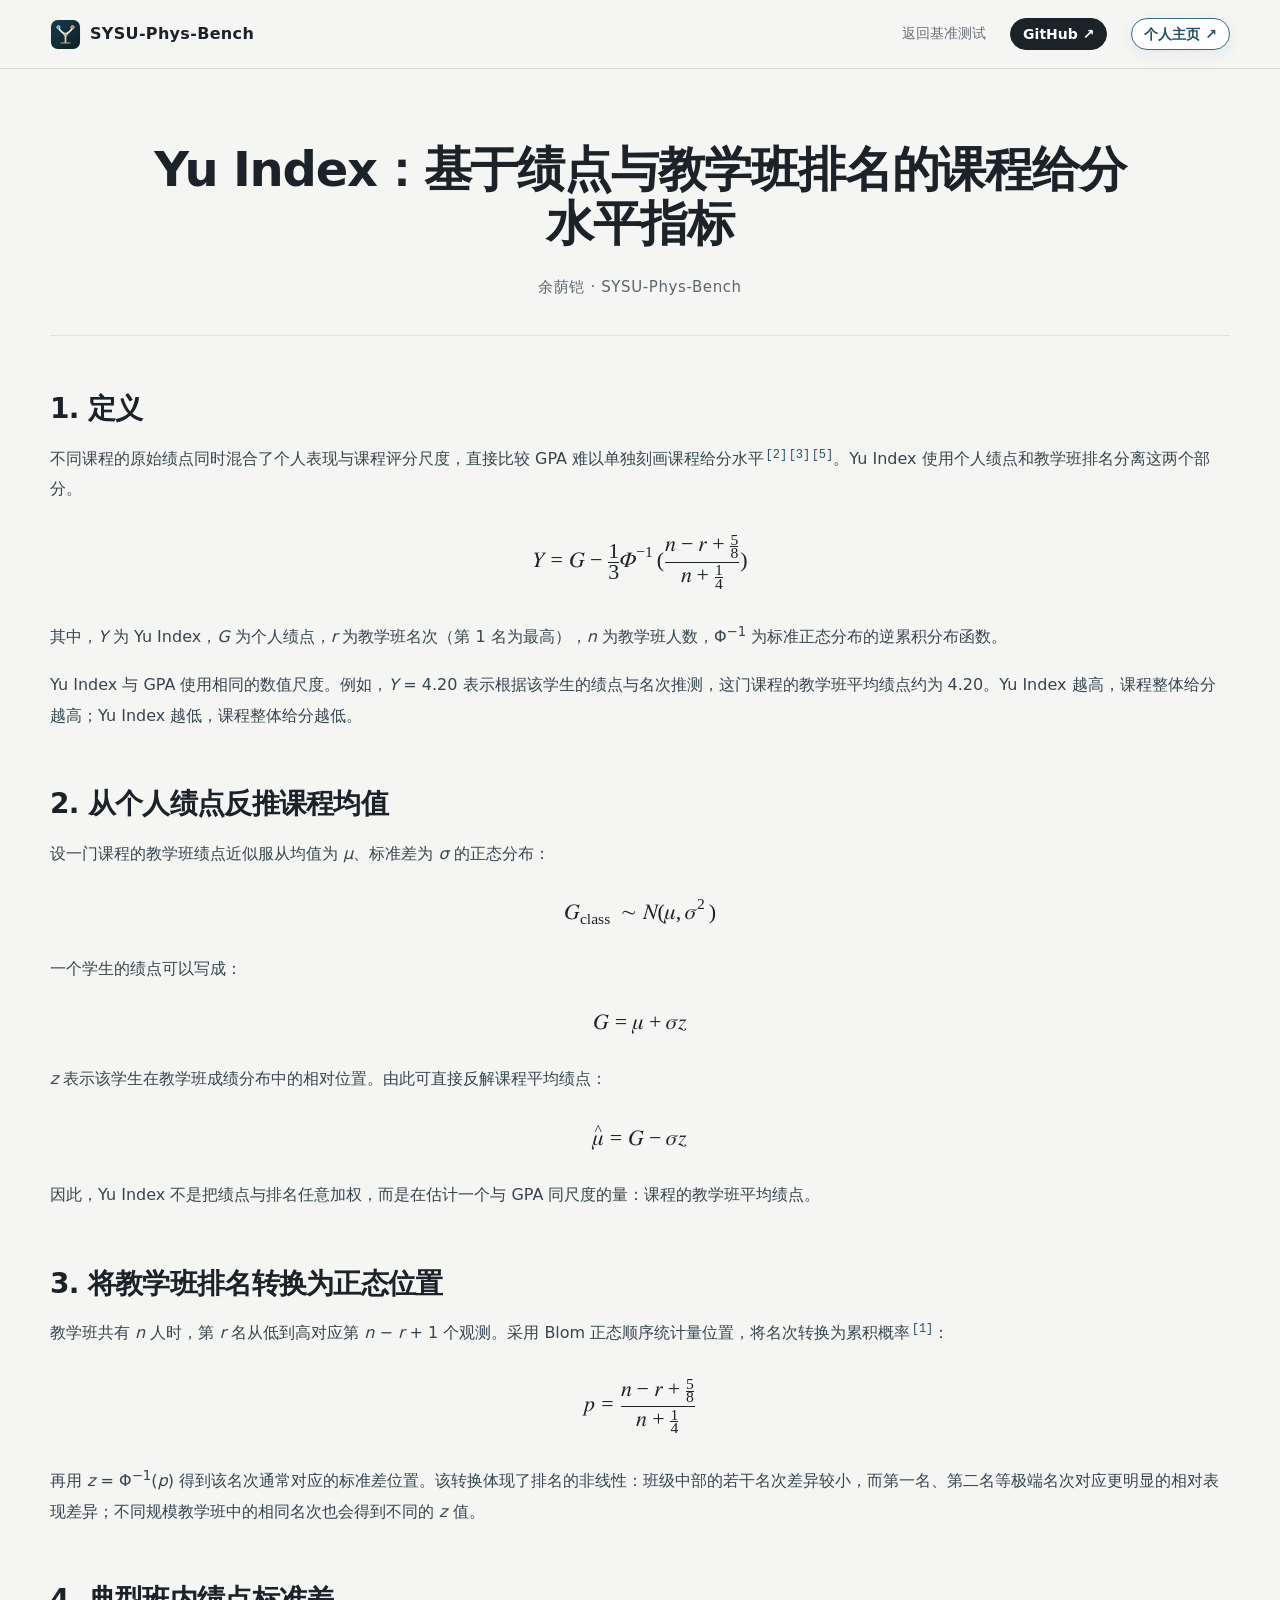
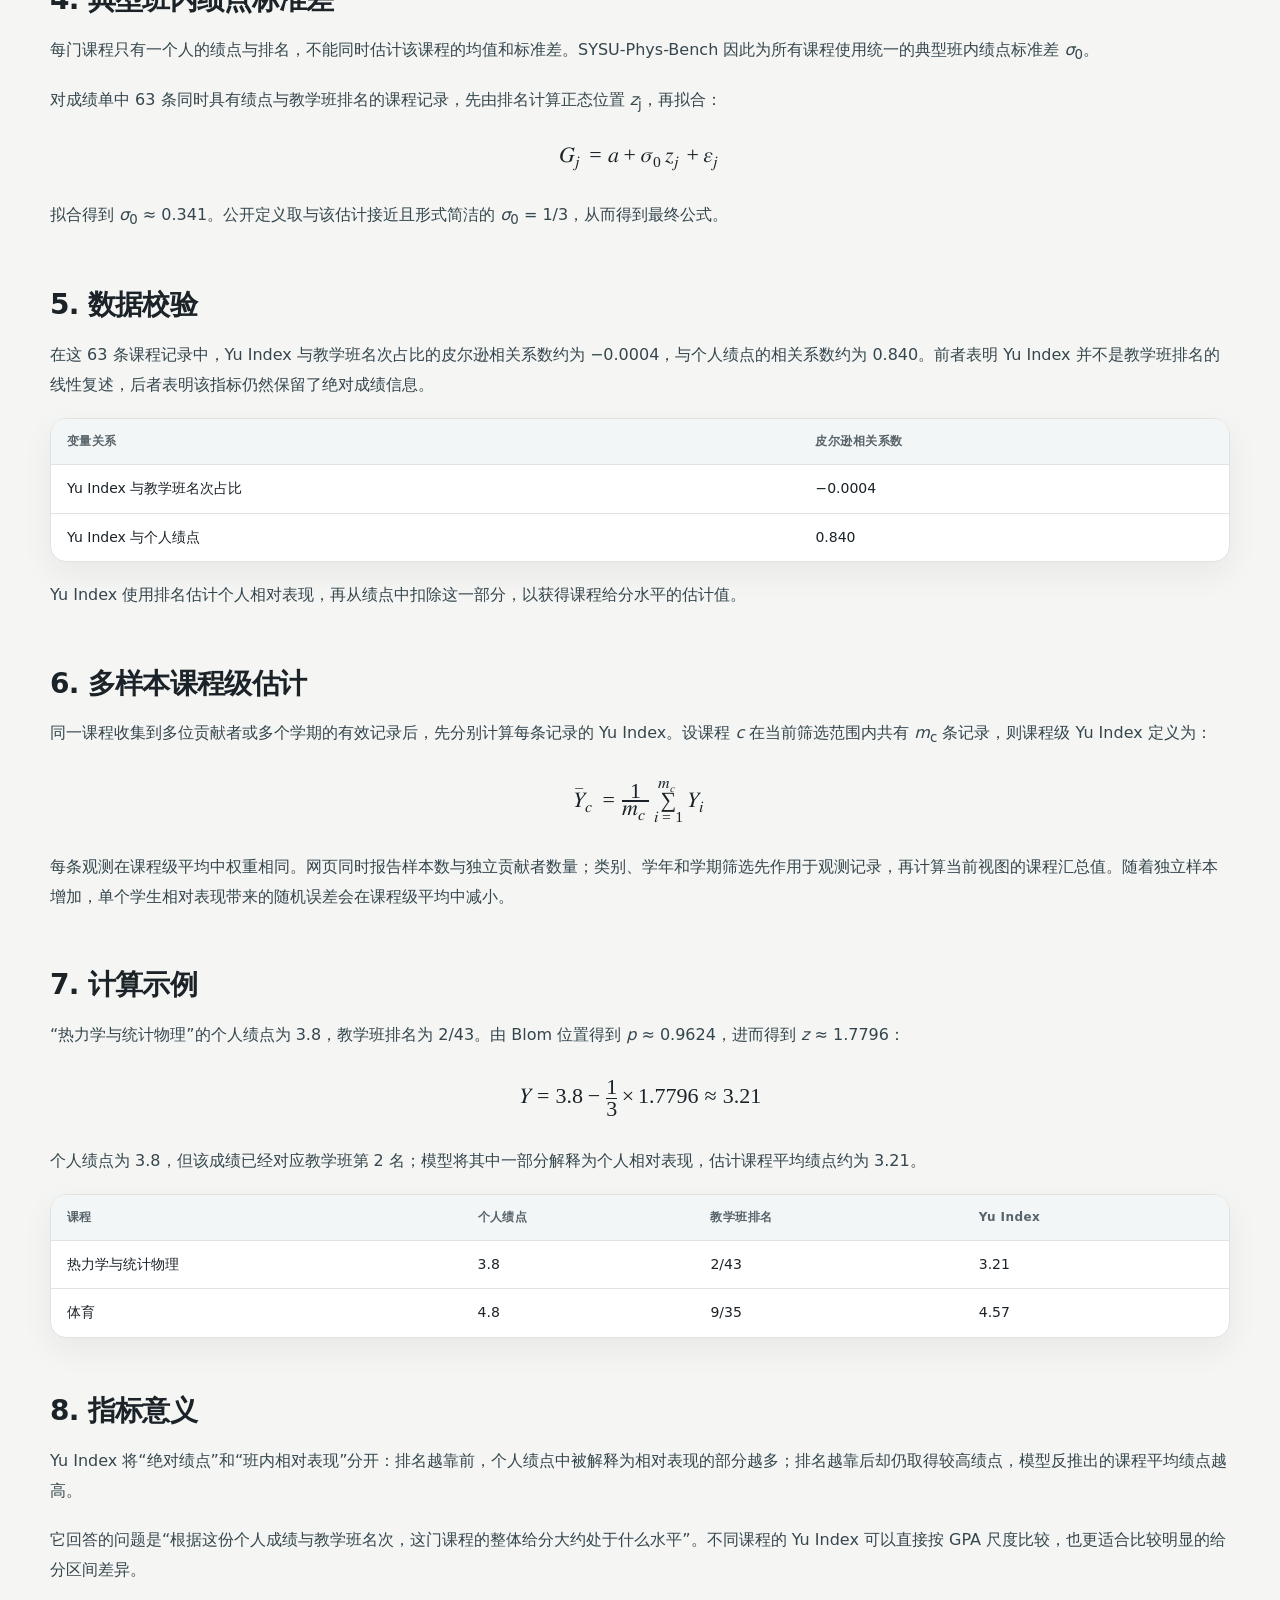
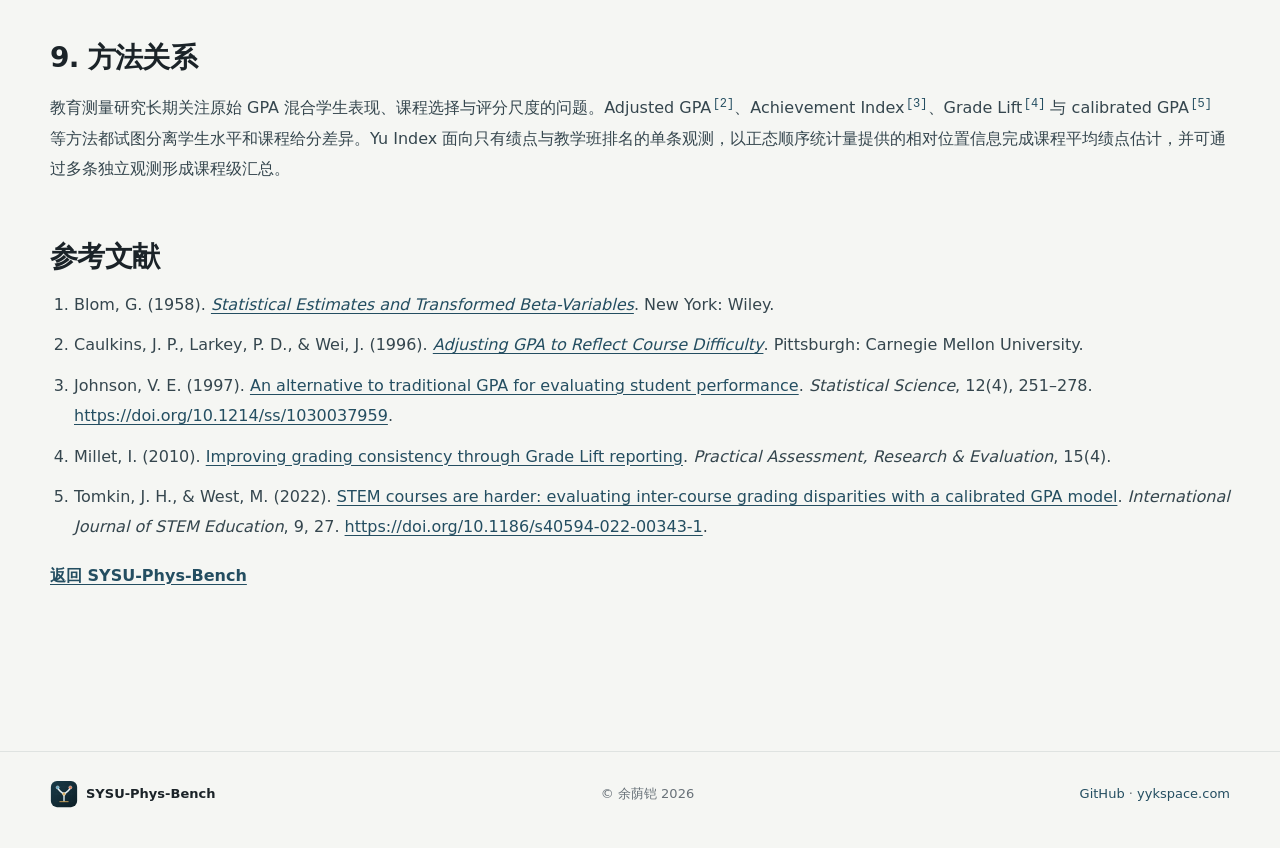
==== commit 687c74bf: "完善项目品牌与 README 数据展示" ====
--- a/yu-index.html
+++ b/yu-index.html
@@ -5,13 +5,21 @@
     <meta name="viewport" content="width=device-width, initial-scale=1" />
     <meta name="color-scheme" content="light" />
     <meta name="theme-color" content="#f6f7f5" />
+    <meta name="description" content="SYSU-Phys-Bench 的 Yu Index 定义、估计方法与技术说明。" />
+    <meta property="og:title" content="Yu Index 技术报告 · SYSU-Phys-Bench" />
+    <meta property="og:description" content="基于绩点与教学班排名的课程给分水平指标。" />
+    <meta property="og:type" content="article" />
+    <meta property="og:url" content="https://www.yykspace.com/show/sysu-phys-bench/yu-index.html" />
+    <meta property="og:image" content="https://www.yykspace.com/show/sysu-phys-bench/assets/brand/social-card.png" />
+    <meta name="twitter:card" content="summary_large_image" />
     <title>Yu Index 技术报告 · SYSU-Phys-Bench</title>
-    <link rel="stylesheet" href="styles.css?v=20260826-19" />
+    <link rel="icon" href="assets/brand/logo-mark.svg" type="image/svg+xml" />
+    <link rel="stylesheet" href="styles.css?v=20260826-20" />
   </head>
   <body>
     <header class="site-header">
       <div class="shell header-inner">
-        <a class="site-title" href="index.html">SYSU-Phys-Bench</a>
+        <a class="site-title" href="index.html"><img src="assets/brand/logo-mark.svg" alt="" /> <span>SYSU-Phys-Bench</span></a>
         <nav class="report-navigation" aria-label="页面导航">
           <a href="index.html#yu-index">返回基准测试</a>
           <a class="project-repo-link" href="https://github.com/YinkaiYu/SYSU-Phys-Bench">GitHub <span aria-hidden="true">↗</span></a>
@@ -164,7 +172,11 @@
     </main>
 
     <footer class="site-footer">
-      <div class="shell">&copy; 余荫铠 2026</div>
+      <div class="shell footer-inner">
+        <span class="footer-brand"><img src="assets/brand/logo-mark.svg" alt="" /> SYSU-Phys-Bench</span>
+        <span>&copy; 余荫铠 2026</span>
+        <span><a href="https://github.com/YinkaiYu/SYSU-Phys-Bench">GitHub</a> · <a href="https://www.yykspace.com/">yykspace.com</a></span>
+      </div>
     </footer>
   </body>
 </html>
--- a/styles.css
+++ b/styles.css
@@ -67,11 +67,20 @@
 }
 
 .site-title {
+  display: inline-flex;
+  flex: 0 0 auto;
+  align-items: center;
+  gap: 9px;
   color: var(--ink);
   font-size: 16px;
   font-weight: 680;
   letter-spacing: 0.02em;
   text-decoration: none;
+}
+
+.site-title img {
+  width: 31px;
+  height: 31px;
 }
 
 nav {
@@ -444,6 +453,28 @@
 h1 {
   font-size: clamp(32px, 5vw, 48px);
   line-height: 1.12;
+}
+
+.intro-brand {
+  display: grid;
+  grid-template-columns: 112px minmax(0, 1fr);
+  align-items: center;
+  gap: 28px;
+}
+
+.intro-brand-mark {
+  display: block;
+  width: 112px;
+  height: 112px;
+}
+
+.brand-slogan {
+  margin: 20px 0 0;
+  color: var(--blue-dark);
+  font-size: clamp(20px, 2.4vw, 27px);
+  font-weight: 620;
+  letter-spacing: -0.015em;
+  line-height: 1.45;
 }
 
 .benchmark-source {
@@ -1555,6 +1586,37 @@
   font-size: 13px;
 }
 
+.footer-inner {
+  display: flex;
+  align-items: center;
+  justify-content: space-between;
+  gap: 20px;
+}
+
+.footer-brand {
+  display: inline-flex;
+  align-items: center;
+  gap: 8px;
+  color: var(--ink);
+  font-weight: 680;
+}
+
+.footer-brand img {
+  width: 28px;
+  height: 28px;
+}
+
+.site-footer a {
+  color: var(--blue-dark);
+  text-decoration: none;
+}
+
+.site-footer a:hover,
+.site-footer a:focus-visible {
+  text-decoration: underline;
+  text-underline-offset: 0.2em;
+}
+
 .sr-only {
   position: absolute;
   width: 1px;
@@ -1622,6 +1684,24 @@
     padding-top: 48px;
   }
 
+  .intro-brand {
+    grid-template-columns: 78px minmax(0, 1fr);
+    gap: 18px;
+  }
+
+  .intro-brand-mark {
+    width: 78px;
+    height: 78px;
+  }
+
+  .brand-slogan {
+    margin-top: 13px;
+  }
+
+  .footer-inner {
+    flex-wrap: wrap;
+  }
+
   .chart-grid {
     gap: 14px;
   }
@@ -1686,8 +1766,28 @@
     font-size: 14px;
   }
 
+  .site-title img {
+    width: 27px;
+    height: 27px;
+  }
+
   h1 {
     font-size: 34px;
+  }
+
+  .intro-brand {
+    grid-template-columns: 1fr;
+  }
+
+  .intro-brand-mark {
+    width: 72px;
+    height: 72px;
+  }
+
+  .footer-inner {
+    align-items: flex-start;
+    flex-direction: column;
+    gap: 10px;
   }
 
   .overview-benchmarks {
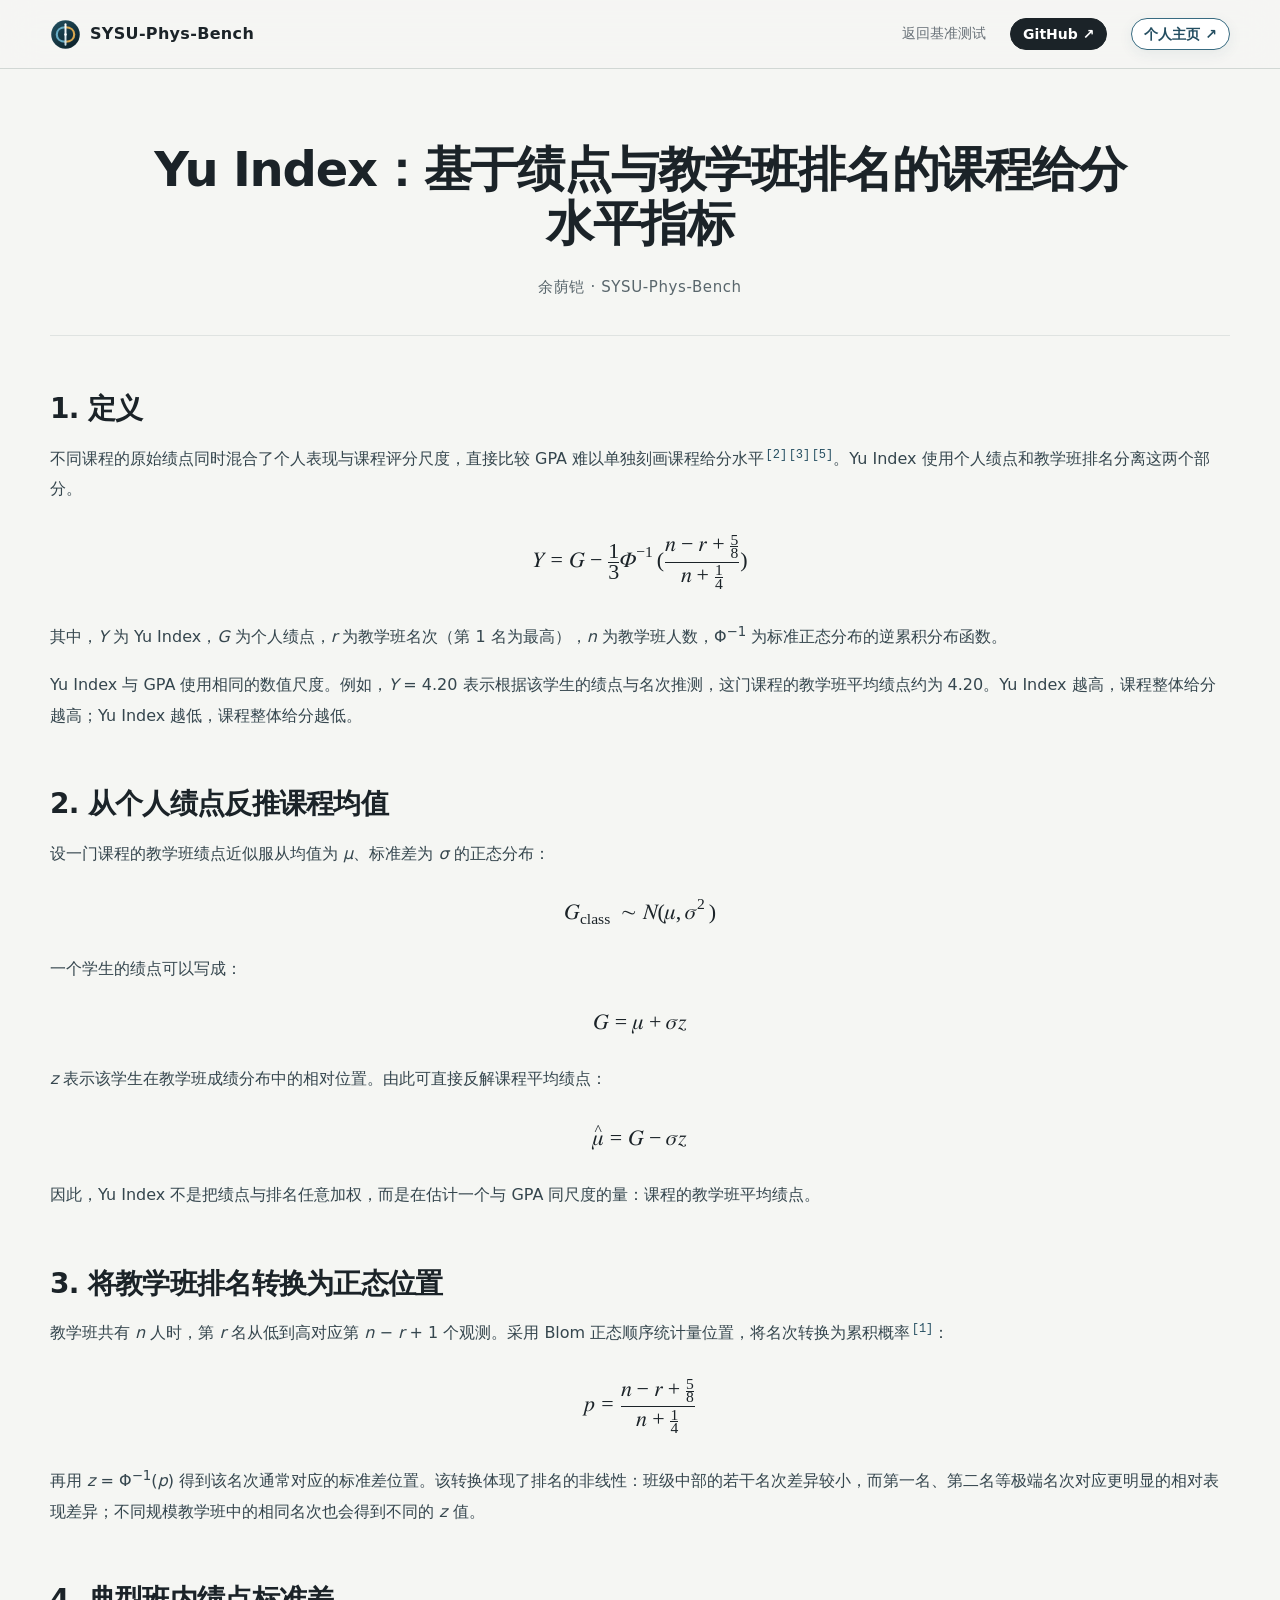
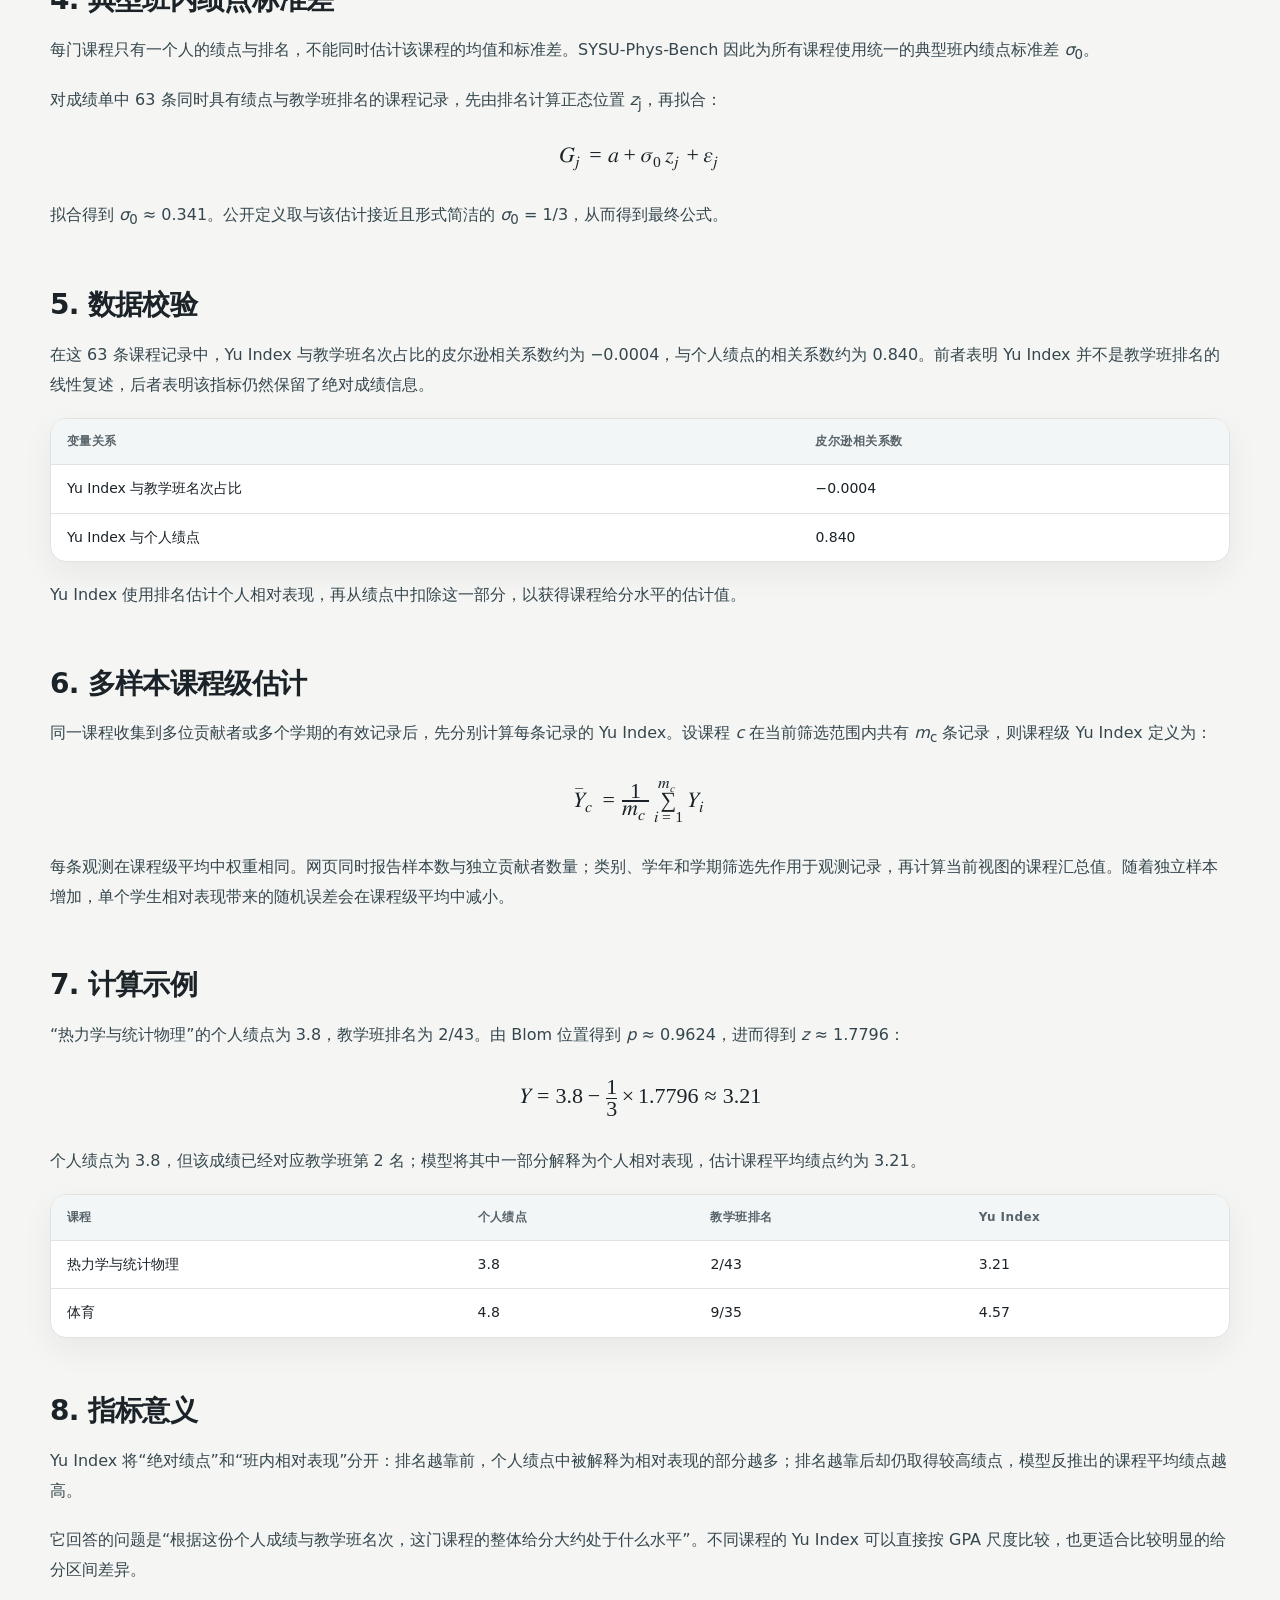
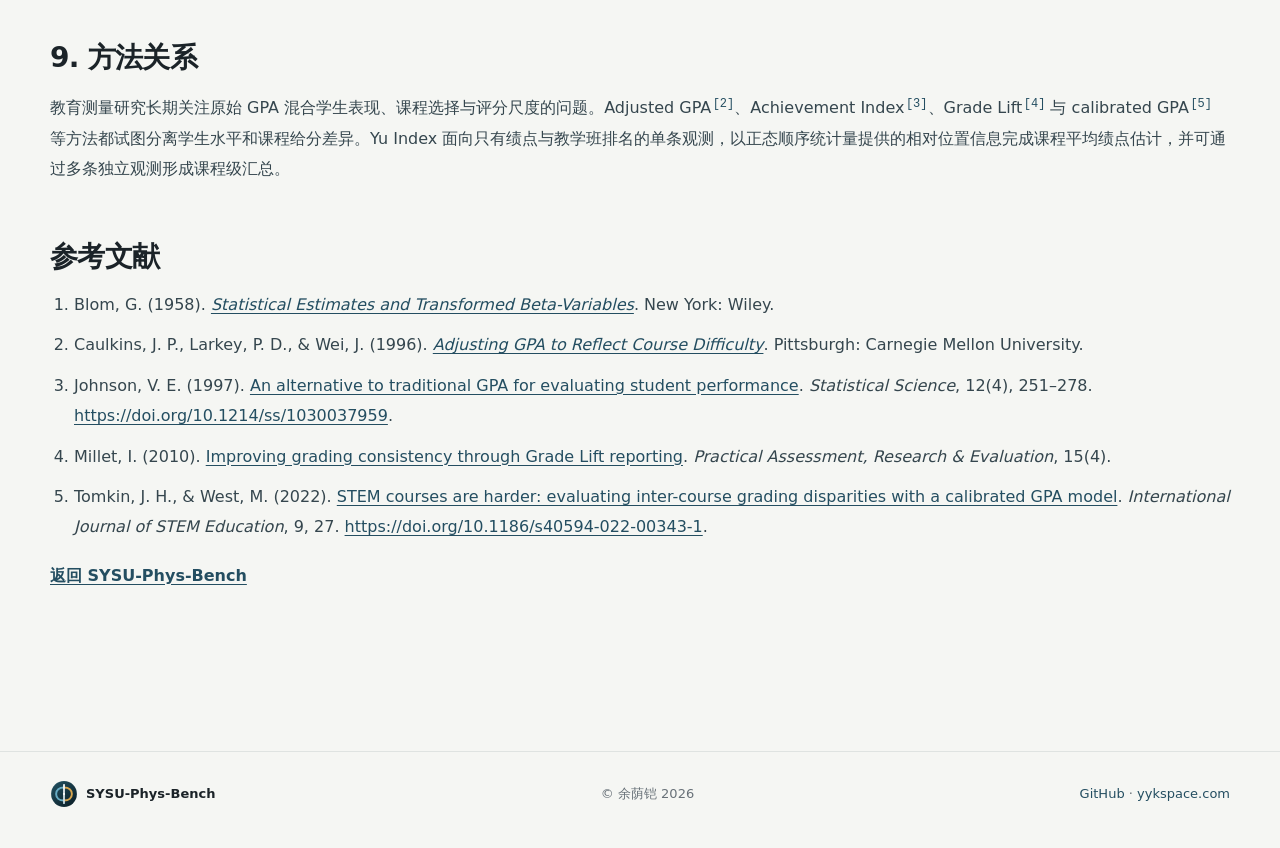
==== commit d24448d6: "重设计项目标志并更新品牌文案" ====
--- a/yu-index.html
+++ b/yu-index.html
@@ -10,16 +10,16 @@
     <meta property="og:description" content="基于绩点与教学班排名的课程给分水平指标。" />
     <meta property="og:type" content="article" />
     <meta property="og:url" content="https://www.yykspace.com/show/sysu-phys-bench/yu-index.html" />
-    <meta property="og:image" content="https://www.yykspace.com/show/sysu-phys-bench/assets/brand/social-card.png" />
+    <meta property="og:image" content="https://www.yykspace.com/show/sysu-phys-bench/assets/brand/social-card.png?v=20260826-2" />
     <meta name="twitter:card" content="summary_large_image" />
     <title>Yu Index 技术报告 · SYSU-Phys-Bench</title>
-    <link rel="icon" href="assets/brand/logo-mark.svg" type="image/svg+xml" />
+    <link rel="icon" href="assets/brand/logo-mark.svg?v=20260826-2" type="image/svg+xml" />
     <link rel="stylesheet" href="styles.css?v=20260826-20" />
   </head>
   <body>
     <header class="site-header">
       <div class="shell header-inner">
-        <a class="site-title" href="index.html"><img src="assets/brand/logo-mark.svg" alt="" /> <span>SYSU-Phys-Bench</span></a>
+        <a class="site-title" href="index.html"><img src="assets/brand/logo-mark.svg?v=20260826-2" alt="" /> <span>SYSU-Phys-Bench</span></a>
         <nav class="report-navigation" aria-label="页面导航">
           <a href="index.html#yu-index">返回基准测试</a>
           <a class="project-repo-link" href="https://github.com/YinkaiYu/SYSU-Phys-Bench">GitHub <span aria-hidden="true">↗</span></a>
@@ -173,7 +173,7 @@
 
     <footer class="site-footer">
       <div class="shell footer-inner">
-        <span class="footer-brand"><img src="assets/brand/logo-mark.svg" alt="" /> SYSU-Phys-Bench</span>
+        <span class="footer-brand"><img src="assets/brand/logo-mark.svg?v=20260826-2" alt="" /> SYSU-Phys-Bench</span>
         <span>&copy; 余荫铠 2026</span>
         <span><a href="https://github.com/YinkaiYu/SYSU-Phys-Bench">GitHub</a> · <a href="https://www.yykspace.com/">yykspace.com</a></span>
       </div>
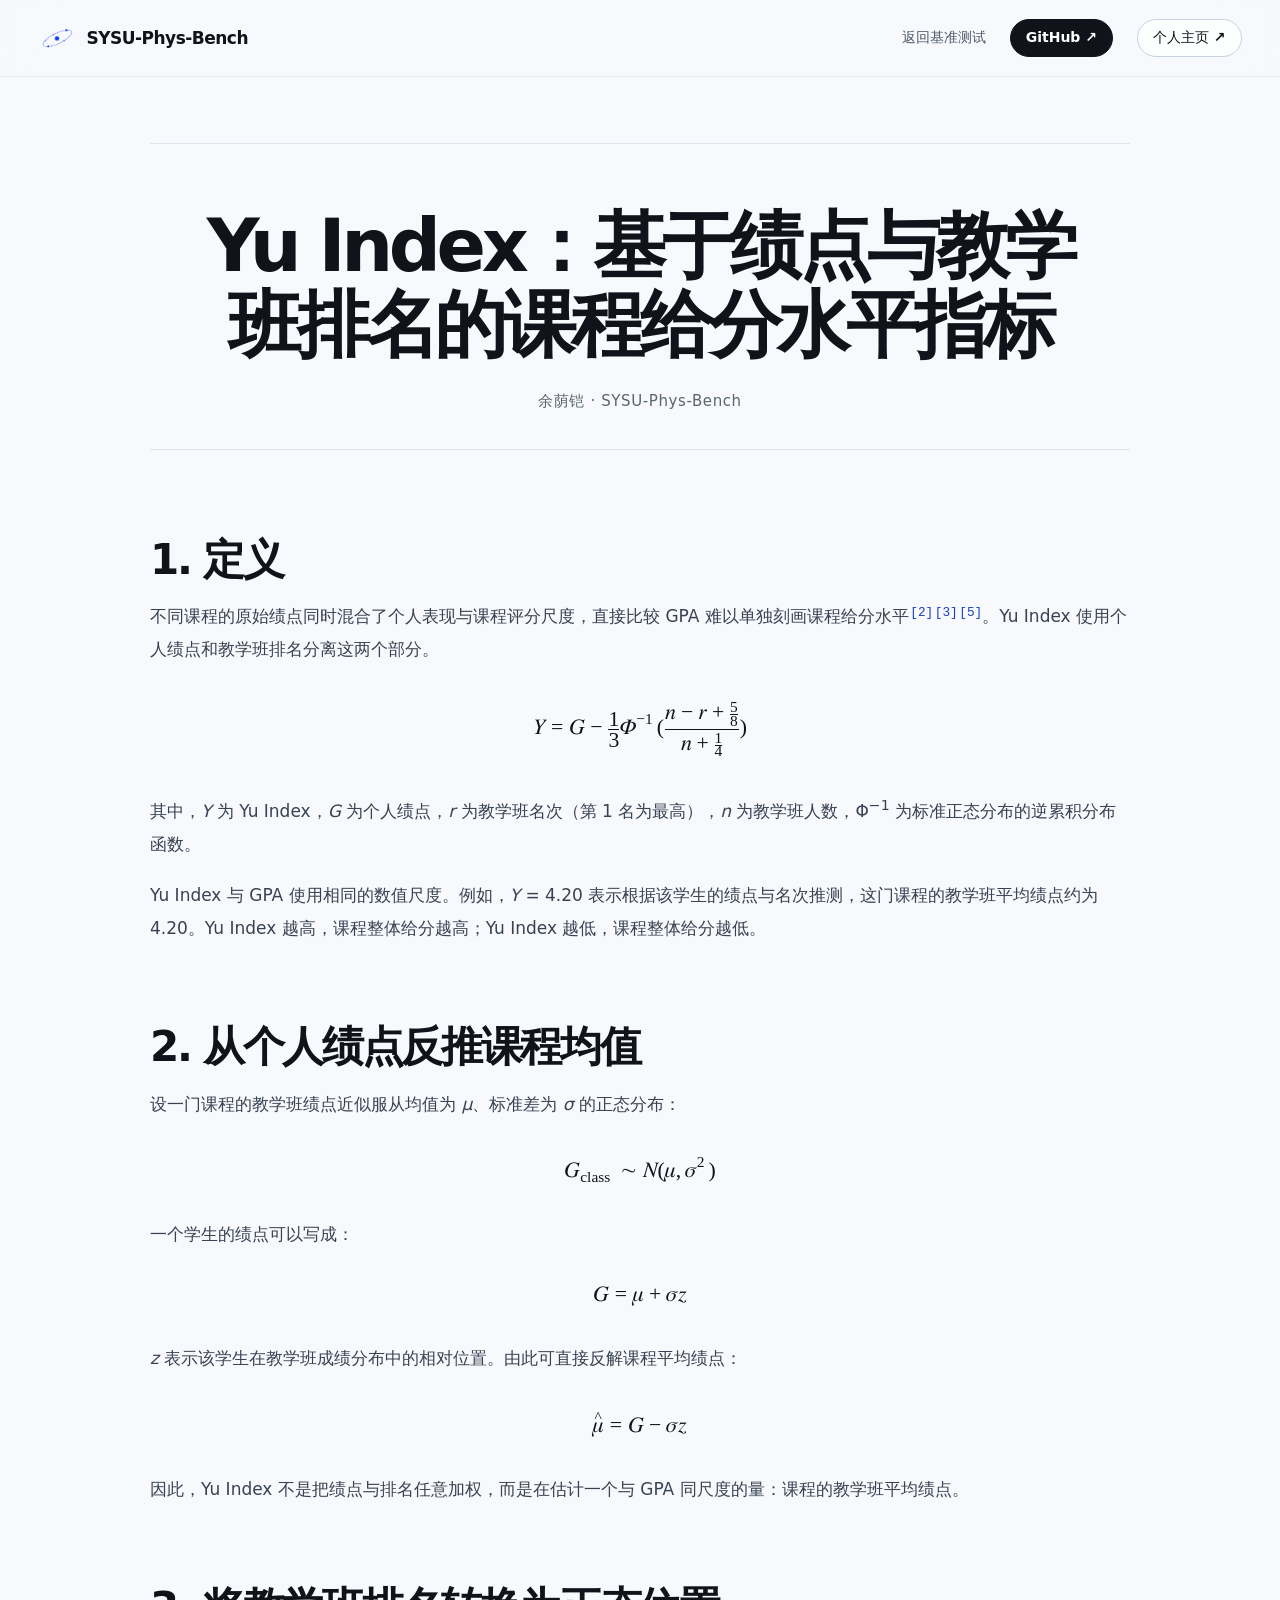
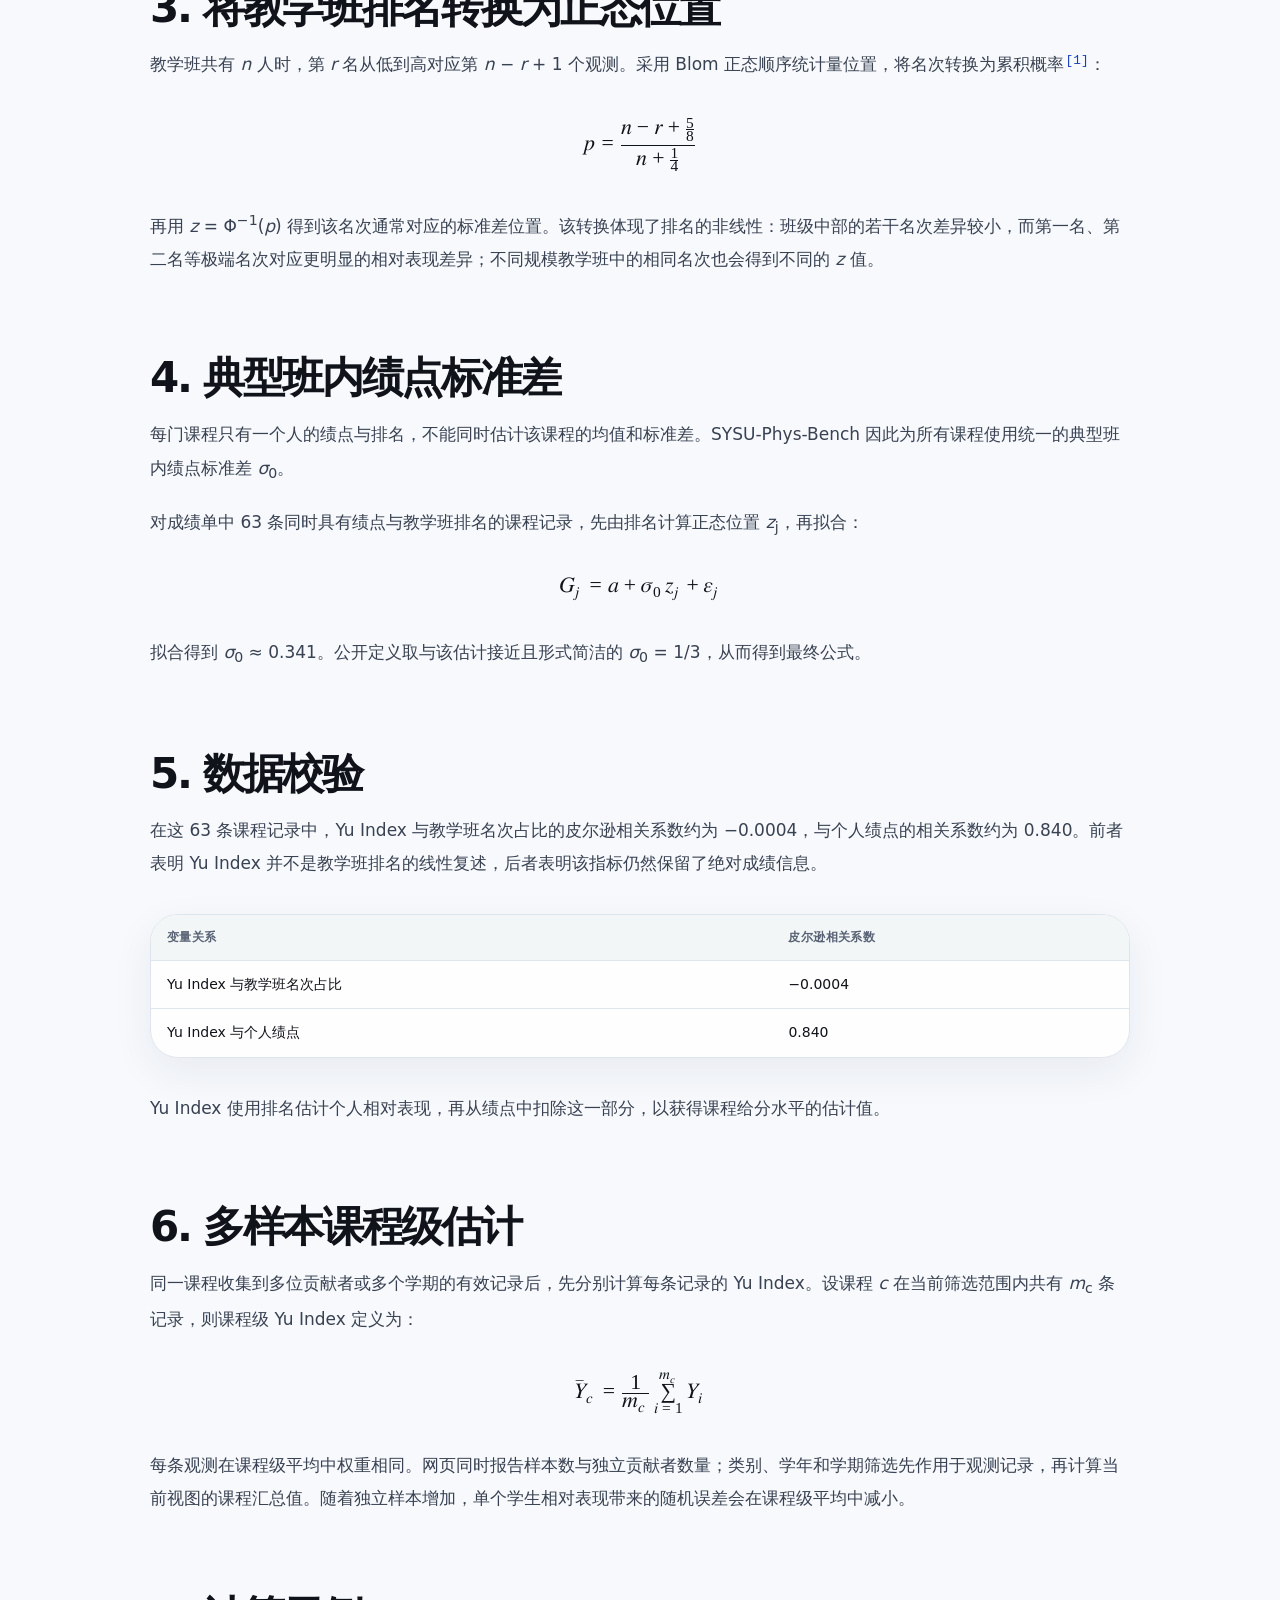
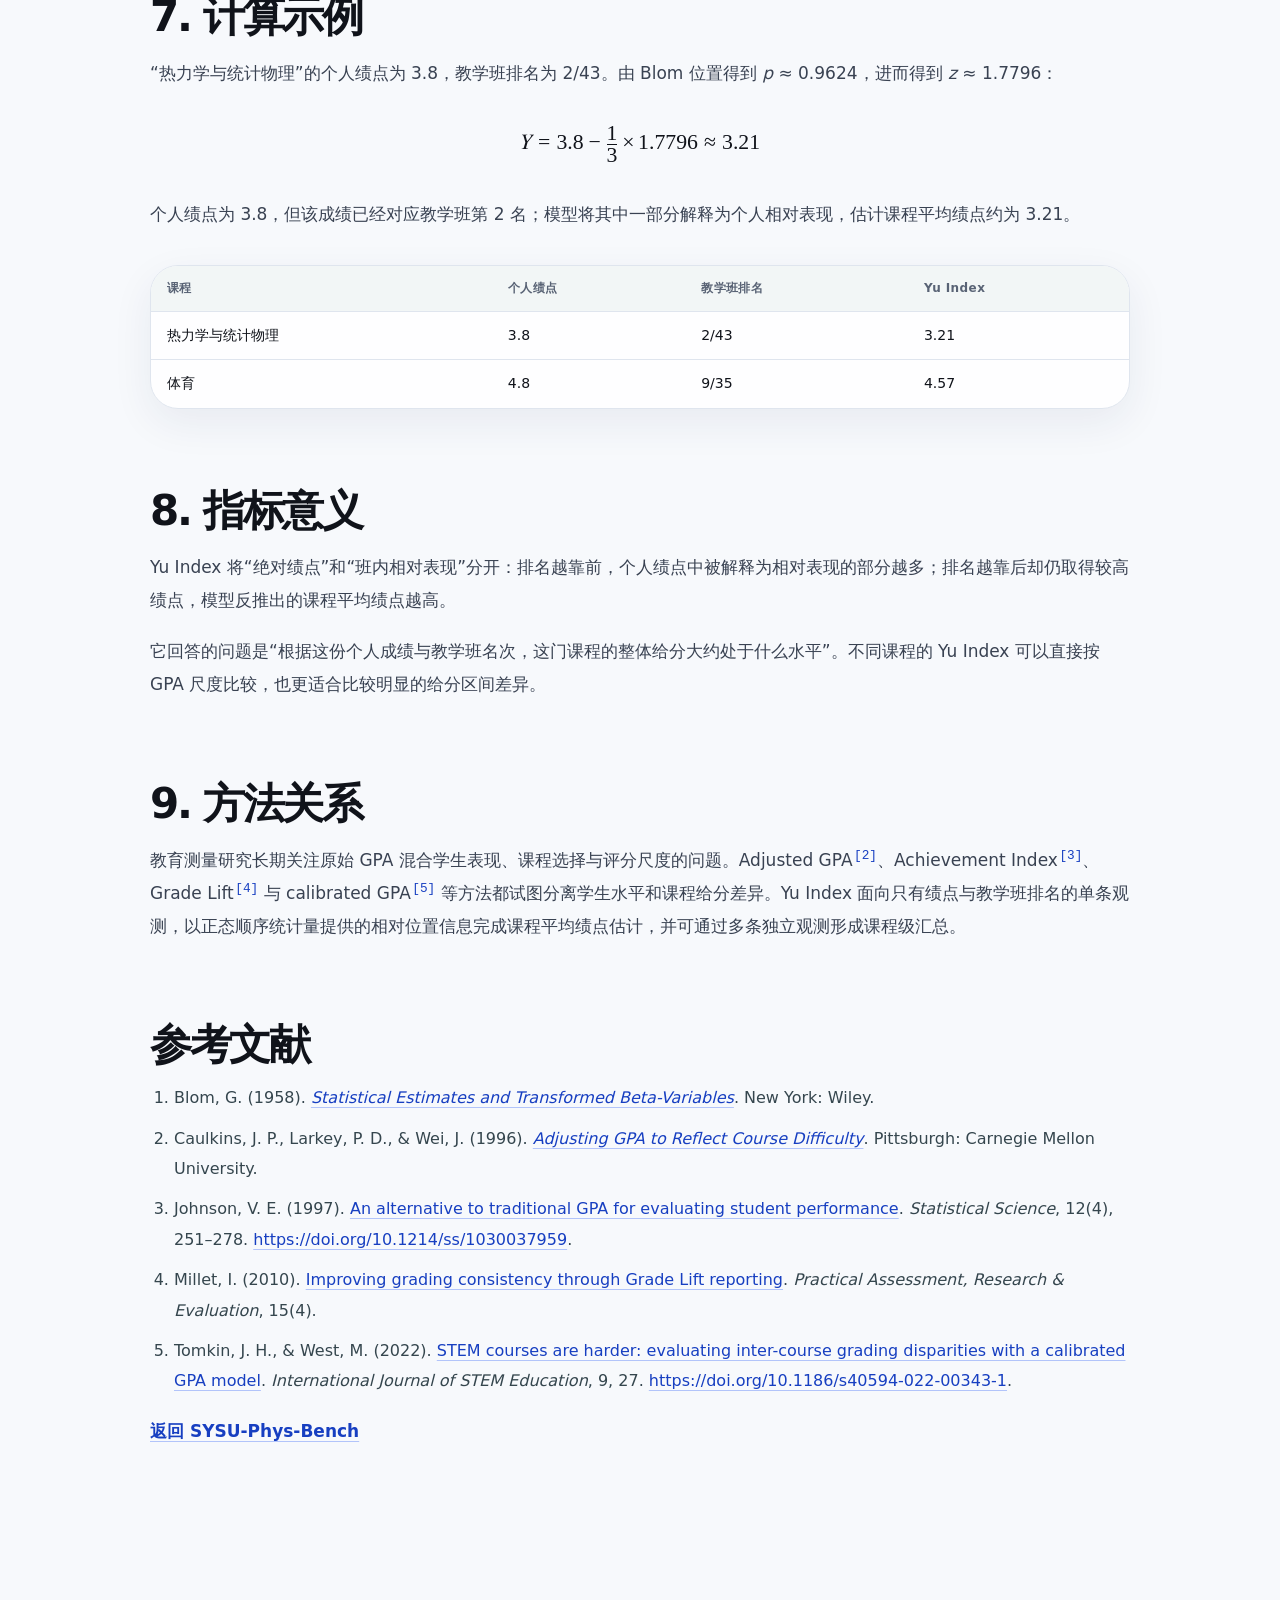
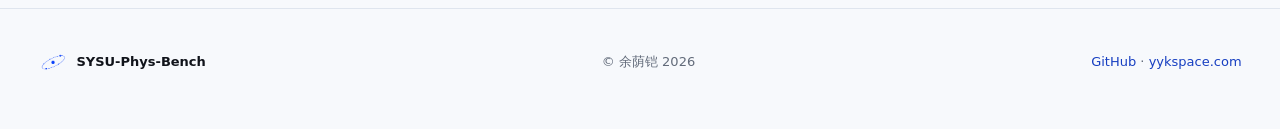
==== commit 975a9fbe: "重构 SYSU-Phys-Bench 前端与品牌视觉" ====
--- a/yu-index.html
+++ b/yu-index.html
@@ -4,22 +4,23 @@
     <meta charset="UTF-8" />
     <meta name="viewport" content="width=device-width, initial-scale=1" />
     <meta name="color-scheme" content="light" />
-    <meta name="theme-color" content="#f6f7f5" />
+    <meta name="theme-color" content="#f7f9fc" />
     <meta name="description" content="SYSU-Phys-Bench 的 Yu Index 定义、估计方法与技术说明。" />
     <meta property="og:title" content="Yu Index 技术报告 · SYSU-Phys-Bench" />
     <meta property="og:description" content="基于绩点与教学班排名的课程给分水平指标。" />
     <meta property="og:type" content="article" />
     <meta property="og:url" content="https://www.yykspace.com/show/sysu-phys-bench/yu-index.html" />
-    <meta property="og:image" content="https://www.yykspace.com/show/sysu-phys-bench/assets/brand/social-card.png?v=20260826-2" />
+    <meta property="og:image" content="https://www.yykspace.com/show/sysu-phys-bench/assets/brand/social-card-v2.png?v=20260826-1" />
     <meta name="twitter:card" content="summary_large_image" />
     <title>Yu Index 技术报告 · SYSU-Phys-Bench</title>
-    <link rel="icon" href="assets/brand/logo-mark.svg?v=20260826-2" type="image/svg+xml" />
+    <link rel="icon" href="assets/brand/logo-mark-v2.png?v=20260826-1" type="image/png" />
     <link rel="stylesheet" href="styles.css?v=20260826-20" />
+    <link rel="stylesheet" href="bench.css?v=20260826-3" />
   </head>
   <body>
     <header class="site-header">
       <div class="shell header-inner">
-        <a class="site-title" href="index.html"><img src="assets/brand/logo-mark.svg?v=20260826-2" alt="" /> <span>SYSU-Phys-Bench</span></a>
+        <a class="site-title" href="index.html"><img src="assets/brand/logo-mark-v2.png?v=20260826-1" alt="" /> <span>SYSU-Phys-Bench</span></a>
         <nav class="report-navigation" aria-label="页面导航">
           <a href="index.html#yu-index">返回基准测试</a>
           <a class="project-repo-link" href="https://github.com/YinkaiYu/SYSU-Phys-Bench">GitHub <span aria-hidden="true">↗</span></a>
@@ -173,7 +174,7 @@
 
     <footer class="site-footer">
       <div class="shell footer-inner">
-        <span class="footer-brand"><img src="assets/brand/logo-mark.svg?v=20260826-2" alt="" /> SYSU-Phys-Bench</span>
+        <span class="footer-brand"><img src="assets/brand/logo-mark-v2.png?v=20260826-1" alt="" /> SYSU-Phys-Bench</span>
         <span>&copy; 余荫铠 2026</span>
         <span><a href="https://github.com/YinkaiYu/SYSU-Phys-Bench">GitHub</a> · <a href="https://www.yykspace.com/">yykspace.com</a></span>
       </div>
--- a/styles.css
+++ b/styles.css
@@ -495,6 +495,12 @@
   line-height: 1.85;
 }
 
+.author-signature {
+  display: block;
+  margin-top: 6px;
+  text-align: right;
+}
+
 h2 {
   font-size: clamp(24px, 3vw, 32px);
   line-height: 1.2;
--- a/bench.css
+++ b/bench.css
@@ -0,0 +1,249 @@
+:root {
+  --paper: #f7f9fc;
+  --surface: #ffffff;
+  --surface-soft: #f1f5fb;
+  --ink: #10131a;
+  --muted: #626b7a;
+  --line: #dfe5ee;
+  --line-strong: #c8d1df;
+  --blue: #2155f5;
+  --blue-dark: #173fc1;
+  --blue-soft: #e8efff;
+  --gold: #eab308;
+  --orange: #f97316;
+  --olive: #22a06b;
+  --pink: #a855f7;
+  --shadow: 0 28px 80px rgba(26, 45, 82, 0.1);
+  --shadow-soft: 0 14px 42px rgba(26, 45, 82, 0.07);
+  --radius: 28px;
+  --ease: cubic-bezier(0.16, 1, 0.3, 1);
+  --font: Inter, "Noto Sans CJK SC", "Source Han Sans SC", "Microsoft YaHei", system-ui, sans-serif;
+}
+
+html { scroll-behavior: smooth; scroll-padding-top: 88px; }
+body { overflow-x: hidden; color: var(--ink); background: var(--paper); font-family: var(--font); font-size: 16px; -webkit-font-smoothing: antialiased; text-rendering: optimizeLegibility; }
+::selection { color: #fff; background: var(--blue); }
+a, button, input, select, summary { transition: color 220ms var(--ease), background-color 220ms var(--ease), border-color 220ms var(--ease), box-shadow 220ms var(--ease), transform 220ms var(--ease), opacity 220ms var(--ease); -webkit-tap-highlight-color: transparent; }
+button, summary, select { cursor: pointer; }
+.shell { width: min(1640px, calc(100% - clamp(32px, 6vw, 112px))); }
+
+.site-header { border-bottom: 1px solid rgba(16, 19, 26, 0.07); background: rgba(247, 249, 252, 0.82); backdrop-filter: blur(26px) saturate(165%); transition: background-color 320ms var(--ease), box-shadow 320ms var(--ease); }
+.site-header.is-scrolled { background: rgba(255,255,255,.93); box-shadow: 0 10px 36px rgba(26,45,82,.07); }
+.header-inner { min-height: 76px; transition: min-height 320ms var(--ease); }
+.site-header.is-scrolled .header-inner { min-height: 62px; }
+.site-title { gap: 10px; color: var(--ink); font-size: 17px; font-weight: 760; letter-spacing: -.03em; }
+.site-title img, .footer-brand img { width: 38px; height: 38px; object-fit: contain; transition: transform 520ms var(--ease); }
+.site-title:hover img, .site-title:focus-visible img { transform: rotate(-8deg) scale(1.08); }
+.main-navigation, .report-navigation { gap: 24px; }
+.main-navigation a, .report-navigation a { position: relative; color: #505968; font-size: 14px; font-weight: 580; }
+.main-navigation a:not(.project-repo-link):not(.personal-home-link)::after { position: absolute; right: 0; bottom: -8px; left: 0; height: 2px; border-radius: 99px; background: var(--blue); content: ""; transform: scaleX(0); transform-origin: right; transition: transform 260ms var(--ease); }
+.main-navigation a:hover, .main-navigation a:focus-visible, .main-navigation a.is-active { color: var(--ink); }
+.main-navigation a:hover::after, .main-navigation a:focus-visible::after, .main-navigation a.is-active::after { transform: scaleX(1); transform-origin: left; }
+nav .project-repo-link, nav .personal-home-link { min-height: 38px; align-items: center; padding: 9px 15px; border-radius: 999px; box-shadow: none; }
+nav .project-repo-link { border-color: var(--ink); color: #fff; background: var(--ink); }
+nav .personal-home-link { border-color: var(--line-strong); color: var(--ink); background: rgba(255,255,255,.72); }
+nav .project-repo-link:hover, nav .project-repo-link:focus-visible, nav .personal-home-link:hover, nav .personal-home-link:focus-visible { border-color: var(--blue); color: #fff; background: var(--blue); transform: translateY(-2px); }
+
+.section { position: relative; padding: 132px 0 30px; }
+.section:not(.intro-section)::before { position: absolute; top: 66px; right: 0; left: 0; height: 1px; background: var(--line); content: ""; }
+.intro-section { display: grid; min-height: min(780px, calc(100vh - 76px)); grid-template-columns: minmax(650px,1.08fr) minmax(0,.92fr); align-items: center; gap: 24px; padding: 76px 0 66px; isolation: isolate; }
+.intro-copy { position: relative; z-index: 2; grid-column: 1; grid-row: 1; width: 100%; max-width: 830px; }
+.hero-orbit-layer { position: relative; z-index: 0; grid-column: 2; grid-row: 1; width: calc(100% + 12vw); height: min(650px,72vh); margin-right: -12vw; overflow: visible; pointer-events: auto; touch-action: pan-y; }
+#hero-particle-field { display: block; width: 100%; height: 100%; }
+.intro-brand { display: block; }
+h1, h2, h3 { color: var(--ink); font-family: var(--font); }
+h1 { max-width: 830px; font-weight: 720; letter-spacing: -.06em; line-height: 1.02; }
+.title-prefix, .title-subject { display: block; }
+.title-prefix { font-size: clamp(58px,5.4vw,84px); }
+.title-subject { max-width: 780px; margin-top: 18px; font-size: clamp(32px,2.5vw,40px); font-weight: 620; letter-spacing: -.05em; line-height: 1.16; }
+h2 { font-size: clamp(40px,4.4vw,58px); font-weight: 680; letter-spacing: -.055em; line-height: 1.05; }
+h3 { font-size: 19px; font-weight: 650; letter-spacing: -.025em; }
+.brand-slogan { max-width: 720px; margin-top: 30px; color: #465064; font-size: clamp(20px,1.9vw,26px); font-weight: 480; letter-spacing: -.025em; line-height: 1.6; }
+.benchmark-source { max-width: 680px; margin-top: 38px; padding-left: 18px; border-left: 3px solid var(--blue); color: #4c5668; font-size: 17px; }
+.author-note { max-width: 720px; margin-top: 30px; padding: 0; border: 0; color: #596375; font-size: 16px; line-height: 1.92; }
+.author-signature { margin-top: 10px; color: #343c4a; }
+
+.methodology-body { width: 100%; max-width: none; margin-top: 38px; color: #303746; font-size: 18px; line-height: 2; }
+.methodology-body .yu-index-formula { margin: 34px 0; color: var(--ink); font-size: clamp(20px, 2vw, 29px); }
+.report-article .yu-index-formula { margin: 36px 0; color: var(--ink); font-size: clamp(18px, 1.7vw, 25px); }
+.yu-index-formula { padding: 0; border: 0; background: transparent; box-shadow: none; }
+.methodology-report-entry a, .report-back-link, .site-footer a, .report-article a, .contribution-actions a:not(.contribution-primary) { color: var(--blue-dark); text-decoration-color: rgba(33,85,245,.32); text-decoration-thickness: 1px; text-underline-offset: .25em; }
+.yu-calculator { margin-top: 48px; padding: 34px; border: 1px solid #cad8ff; border-radius: var(--radius); background: #eef3ff; box-shadow: 0 20px 54px rgba(33,85,245,.08); }
+.yu-calculator h3 { max-width: 860px; font-size: clamp(21px,2.15vw,29px); }
+.yu-calculator-form { gap: 12px; margin-top: 26px; }
+.yu-calculator-form input, .yu-calculator-form button, .yu-calculator-form output { min-height: 54px; border-radius: 15px; }
+.yu-calculator-form input { border-color: #bdcae1; background: #fff; }
+.yu-calculator-form input:focus { border-color: var(--blue); box-shadow: 0 0 0 4px rgba(33,85,245,.12); }
+.yu-calculator-form button { border-color: var(--blue); background: var(--blue); }
+.yu-calculator-form button:hover, .yu-calculator-form button:focus-visible { border-color: var(--blue-dark); background: var(--blue-dark); transform: translateY(-2px); }
+
+.benchmark-controls, .filters { margin-top: 38px; }
+.scatter-filters, .filters { gap: 10px; }
+.multi-filter summary, .scatter-filters input[type="search"], .scatter-filters select, .scatter-filters .reset-button, .filters input[type="search"], .filters select, .reset-button { min-height: 46px; border-color: var(--line-strong); border-radius: 14px; color: #3d4655; background: rgba(255,255,255,.82); }
+.multi-filter summary { padding: 0 16px; }
+.multi-filter[open] summary, .filters input[type="search"]:focus, .scatter-filters input[type="search"]:focus, .filters select:focus, .scatter-filters select:focus, .reset-button:focus-visible { border-color: var(--blue); outline: 4px solid rgba(33,85,245,.1); }
+.multi-filter-options { top: calc(100% + 10px); padding: 9px; border-color: var(--line); border-radius: 18px; background: rgba(255,255,255,.98); box-shadow: var(--shadow); backdrop-filter: blur(20px); }
+.multi-filter-options label, .scatter-course-options label { border-radius: 11px; }
+.multi-filter-options label:hover, .scatter-course-options label:hover { background: var(--blue-soft); }
+.scatter-course-picker { margin-top: 12px; border-color: var(--line); border-radius: 18px; background: rgba(255,255,255,.72); }
+.scatter-course-picker summary { min-height: 50px; padding: 0 17px; }
+.scatter-course-toolbar button, .fullscreen-button { border-color: var(--line-strong); border-radius: 999px; color: #303847; background: #fff; }
+.scatter-course-toolbar button:hover, .scatter-course-toolbar button:focus-visible, .fullscreen-button:hover, .fullscreen-button:focus-visible, .reset-button:hover { border-color: var(--blue); color: #fff; background: var(--blue); transform: translateY(-2px); }
+
+.benchmark-controls + .chart-card, .secondary-scatter-card { margin-top: 30px; }
+.chart-card { border: 1px solid var(--line); border-radius: var(--radius); color: var(--ink); background: rgba(255,255,255,.88); box-shadow: var(--shadow-soft); }
+.chart-card-full { padding: 30px; }
+.chart-card-full .chart-scatter { min-height: 570px; }
+.chart-card-heading { gap: 20px; }
+.chart-grid { gap: 22px; margin-top: 38px; }
+.chart-grid .chart-card { padding: 30px; transition: border-color 320ms var(--ease), box-shadow 320ms var(--ease), transform 320ms var(--ease); }
+.chart-card:hover { border-color: #b7c8ef; box-shadow: 0 26px 70px rgba(26,45,82,.11); transform: translateY(-4px); }
+.chart svg { overflow: visible; }
+.grid-line { stroke: #e7ebf2; }
+.axis-line { stroke: #c5cede; }
+.tick-label, .data-label, .scatter-course-label { fill: #556174; font-family: var(--font); }
+.chart-card-full .tick-label { font-size: 14px; }
+.chart-card-full .quadrant-label,
+.chart-card-full .yu-benchmark-label,
+.chart-card-full .yu-benchmark-value { font-size: 12px; }
+.chart-card-full .scatter-course-label { stroke-width: 4.25px; font-size: 13.5px; }
+.chart-card-full .scatter-course-label-compact { stroke-width: 3.75px; font-size: 11.5px; }
+.scatter-point { transition: opacity 180ms var(--ease), filter 180ms var(--ease), transform 180ms var(--ease); transform-box: fill-box; transform-origin: center; }
+.scatter-point:hover, .scatter-point:focus-visible { filter: drop-shadow(0 7px 10px rgba(33,85,245,.2)); opacity: 1; transform: scale(1.28); }
+
+.table-frame { border-color: var(--line); border-radius: var(--radius); background: rgba(255,255,255,.88); box-shadow: var(--shadow-soft); }
+th { color: #596375; background: #f1f4f9; }
+.sort-button:hover, .sort-button:focus-visible { color: var(--blue-dark); background: var(--blue-soft); }
+.detail-frame tbody tr td { background: var(--credit-bg); transition: color 180ms var(--ease), background-color 180ms var(--ease); }
+.detail-frame tbody tr { --credit-bg: rgba(33,85,245,.018); --credit-line: rgba(33,85,245,.14); --credit-ink: #8993a3; --credit-course-ink: #6d788a; }
+.detail-frame tbody tr[data-credit-level="2"] { --credit-bg: rgba(33,85,245,.06); --credit-line: rgba(33,85,245,.34); --credit-ink: #596477; --credit-course-ink: #3e4b61; }
+.detail-frame tbody tr[data-credit-level="3"] { --credit-bg: rgba(33,85,245,.14); --credit-line: rgba(33,85,245,.84); --credit-ink: #273247; --credit-course-ink: #151d2b; }
+.detail-frame tbody tr .yu-index-cell { color: var(--blue-dark); }
+.detail-frame tbody tr[data-credit-level="3"] .yu-index-score i { border-color: rgba(33,85,245,.28); background: #f7f9ff; }
+.detail-frame tbody tr[data-credit-level="3"] .yu-index-score i::after { background: var(--blue); }
+.detail-frame tbody tr:hover td { background: #eaf0ff; }
+.detail-frame tbody tr:hover td:first-child { box-shadow: inset 3px 0 var(--blue); }
+.credit-key { margin: 20px 2px 16px; color: #687284; }
+.overview-benchmarks { gap: 14px; margin-top: 38px; }
+.overview-benchmark { min-height: 104px; padding: 22px 24px; border-color: var(--line); border-radius: 20px; background: rgba(255,255,255,.88); box-shadow: var(--shadow-soft); transition: border-color 300ms var(--ease), box-shadow 300ms var(--ease), transform 300ms var(--ease); }
+.overview-benchmark:hover { border-color: #b7c8ef; box-shadow: 0 20px 50px rgba(26,45,82,.09); transform: translateY(-4px); }
+.overview-benchmark strong { color: var(--ink); font-size: clamp(27px,3.4vw,40px); }
+.contribution-layout { margin-top: 38px; padding: 34px; border: 1px solid var(--line); border-radius: var(--radius); background: rgba(255,255,255,.88); box-shadow: var(--shadow-soft); }
+.contribution-actions a { border-radius: 999px; }
+.contribution-actions .contribution-primary { border-color: var(--blue); background: var(--blue); }
+.contribution-actions a:hover, .contribution-actions a:focus-visible { border-color: var(--blue-dark); color: #fff; background: var(--blue-dark); transform: translateY(-2px); }
+.contribution-steps { border-color: var(--line); border-radius: 22px; background: #f5f7fb; box-shadow: none; }
+.contribution-steps li { grid-template-columns: 48px max-content minmax(0, 1fr); align-items: baseline; column-gap: 14px; transition: background-color 220ms var(--ease), transform 220ms var(--ease); }
+.contribution-steps li > span,
+.contribution-steps li > strong { align-self: baseline; line-height: 1.65; }
+.contribution-steps li:hover { background: var(--blue-soft); transform: translateX(4px); }
+.chart-donut .donut-layout { width: 100%; grid-template-columns: minmax(190px, .9fr) minmax(190px, 1.1fr); align-items: center; }
+.chart-donut .donut-wrap { align-self: center; justify-self: center; }
+.chart-tooltip { border-color: rgba(255,255,255,.14); border-radius: 16px; color: #fff; background: rgba(16,19,26,.94); box-shadow: 0 18px 48px rgba(16,19,26,.24); backdrop-filter: blur(18px); }
+
+.site-footer { margin-top: 130px; padding: 38px 0 52px; border-top-color: var(--line); }
+.footer-brand { gap: 8px; color: var(--ink); font-weight: 700; }
+.footer-brand img { width: 30px; height: 30px; }
+.report-article { max-width: 980px; margin-inline: auto; padding-top: 120px; }
+.report-title-block { margin-bottom: 88px; }
+.report-title-block h1 { max-width: 930px; font-size: clamp(46px,5.7vw,76px); line-height: 1.08; }
+.report-byline { color: var(--muted); }
+.report-article h2 { margin-top: 80px; font-size: clamp(30px,3.5vw,42px); }
+.report-article > p, .report-reference-list { color: #394252; font-size: 17px; line-height: 1.95; }
+.report-table { margin-block: 34px; }
+
+#score-rank-card:fullscreen .tick-label,
+#score-rank-card.is-expanded .tick-label,
+#yu-rank-card:fullscreen .tick-label,
+#yu-rank-card.is-expanded .tick-label { font-size: 18px; }
+#score-rank-card:fullscreen .quadrant-label,
+#score-rank-card.is-expanded .quadrant-label,
+#yu-rank-card:fullscreen .yu-benchmark-label,
+#yu-rank-card:fullscreen .yu-benchmark-value,
+#yu-rank-card.is-expanded .yu-benchmark-label,
+#yu-rank-card.is-expanded .yu-benchmark-value { font-size: 16px; }
+#score-rank-card:fullscreen .scatter-course-label,
+#score-rank-card.is-expanded .scatter-course-label,
+#yu-rank-card:fullscreen .scatter-course-label,
+#yu-rank-card.is-expanded .scatter-course-label { stroke-width: 5.5px; font-size: 17px; }
+
+.motion-ready .section:not(.intro-section) { opacity: 0; filter: blur(7px); transform: translateY(34px) scale(.992); transition: opacity 820ms var(--ease), filter 820ms var(--ease), transform 820ms var(--ease); }
+.motion-ready .section.is-visible { opacity: 1; filter: blur(0); transform: translateY(0) scale(1); }
+.motion-ready .intro-copy > * { opacity: 0; animation: enter-up 860ms var(--ease) forwards; transform: translateY(26px); }
+.motion-ready .intro-copy > :nth-child(2) { animation-delay: 110ms; }
+.motion-ready .intro-copy > :nth-child(3) { animation-delay: 210ms; }
+.motion-ready .hero-orbit-layer { opacity: 0; animation: field-arrive 1150ms var(--ease) 120ms forwards; transform: translateX(36px) scale(.98); }
+.motion-ready .section:not(.is-visible) .chart-card, .motion-ready .section:not(.is-visible) .overview-benchmark, .motion-ready .section:not(.is-visible) .table-frame, .motion-ready .section:not(.is-visible) .contribution-layout { opacity: 0; transform: translateY(22px); }
+.motion-ready .section.is-visible .chart-card, .motion-ready .section.is-visible .overview-benchmark, .motion-ready .section.is-visible .table-frame, .motion-ready .section.is-visible .contribution-layout { opacity: 1; transform: translateY(0); transition: opacity 720ms var(--ease), transform 720ms var(--ease), border-color 300ms var(--ease), box-shadow 300ms var(--ease); }
+.motion-ready .section.is-visible .chart-card:nth-child(2), .motion-ready .section.is-visible .overview-benchmark:nth-child(2) { transition-delay: 80ms; }
+.motion-ready .section.is-visible .chart-card:nth-child(3), .motion-ready .section.is-visible .overview-benchmark:nth-child(3) { transition-delay: 150ms; }
+.motion-ready .section.is-visible .chart-card:nth-child(4), .motion-ready .section.is-visible .overview-benchmark:nth-child(4) { transition-delay: 220ms; }
+.motion-ready .section.is-visible .scatter-point, .motion-ready .section.is-visible .data-point, .motion-ready .section.is-visible .rank-point, .motion-ready .section.is-visible .cumulative-point { animation: plot-pop 620ms var(--ease) backwards; }
+.motion-ready .section.is-visible .donut-segment { animation: donut-reveal 900ms var(--ease) backwards; transform-box: fill-box; transform-origin: center; }
+@keyframes enter-up { to { opacity: 1; transform: translateY(0); } }
+@keyframes field-arrive { to { opacity: 1; transform: translateX(0) scale(1); } }
+@keyframes plot-pop { from { opacity: 0; transform: scale(.25); } }
+@keyframes donut-reveal { from { opacity: 0; transform: scale(.86) rotate(-7deg); } }
+
+@media (max-width: 1220px) {
+  .shell { width: min(100% - 54px,1540px); }
+  .main-navigation, .report-navigation { gap: 17px; }
+  .main-navigation a, .report-navigation a { font-size: 13px; }
+  .intro-section { grid-template-columns: minmax(560px,1.08fr) minmax(0,.92fr); }
+  .hero-orbit-layer { width: calc(100% + 18vw); margin-right: -18vw; }
+}
+
+@media (min-width: 901px) {
+  .title-prefix { white-space: nowrap; }
+}
+
+@media (max-width: 900px) {
+  html { scroll-padding-top: 124px; }
+  .shell { width: min(100% - 30px,1540px); }
+  .header-inner { flex-wrap: wrap; gap: 0; padding: 10px 0 9px; }
+  .site-title { width: 100%; }
+  .main-navigation, .report-navigation { width: calc(100vw - 30px); gap: 18px; margin-top: 6px; overflow-x: auto; overscroll-behavior-inline: contain; padding-bottom: 3px; scrollbar-width: none; }
+  .main-navigation::-webkit-scrollbar, .report-navigation::-webkit-scrollbar { display: none; }
+  .main-navigation a, .report-navigation a { display: inline-flex; flex: 0 0 auto; }
+  .main-navigation a:not(.personal-home-link):not(.project-repo-link), .report-navigation > a:first-child { display: inline-flex; }
+  nav .project-repo-link, nav .personal-home-link { min-height: 34px; padding: 7px 12px; }
+  .intro-section { display: flex; min-height: 0; flex-direction: column; padding: 72px 0 0; }
+  .intro-copy { order: 1; }
+  .hero-orbit-layer { order: 2; width: calc(100% + 30px); height: 330px; margin: 34px -15px -18px; }
+  .title-prefix { font-size: clamp(46px,11vw,64px); }
+  .title-subject { font-size: clamp(31px,7.4vw,43px); }
+  .section { padding-top: 104px; }
+  .section:not(.intro-section)::before { top: 50px; }
+  .chart-card-full .chart-scatter { min-height: 470px; overflow-x: auto; overscroll-behavior-inline: contain; scrollbar-color: #b8c4d8 transparent; scrollbar-width: thin; }
+  .chart-card-full .chart-scatter svg { width: auto; min-width: 820px; max-width: none; }
+}
+
+@media (max-width: 600px) {
+  .site-title { font-size: 15px; }
+  .site-title img { width: 32px; height: 32px; }
+  .title-prefix { font-size: 38px; white-space: nowrap; }
+  .title-subject { margin-top: 13px; font-size: 31px; line-height: 1.14; }
+  h2 { font-size: 38px; }
+  .brand-slogan { font-size: 19px; }
+  .benchmark-source, .author-note { font-size: 15px; }
+  .hero-orbit-layer { height: 260px; margin-top: 24px; }
+  .methodology-body, .report-article > p, .report-reference-list { font-size: 16px; }
+  .methodology-body .yu-index-formula, .report-article .yu-index-formula { margin: 26px 0; font-size: 19px; overflow-x: auto; }
+  .yu-calculator, .chart-card-full, .chart-grid .chart-card, .contribution-layout { padding: 21px; border-radius: 21px; }
+  .chart-card-heading { align-items: flex-start; flex-direction: column; gap: 13px; }
+  .chart-card-full .chart-scatter { min-height: 390px; }
+  .overview-benchmark { min-height: 88px; }
+  .chart-donut { min-height: 430px; }
+  .chart-donut .donut-layout { min-height: 385px; grid-template-columns: 1fr; grid-template-rows: 205px auto; align-content: center; gap: 18px; }
+  .chart-donut .donut-wrap { width: 190px; }
+  .contribution-steps li { grid-template-columns: 42px max-content minmax(0, 1fr); column-gap: 10px; }
+  .report-title-block h1 { font-size: 43px; }
+  .report-article h2 { margin-top: 64px; }
+  .site-footer { margin-top: 92px; }
+}
+
+@media (prefers-reduced-motion: reduce) {
+  html { scroll-behavior: auto; }
+  *, *::before, *::after { animation-duration: .01ms !important; animation-iteration-count: 1 !important; scroll-behavior: auto !important; transition-duration: .01ms !important; }
+  .motion-ready .section, .motion-ready .intro-copy > *, .motion-ready .hero-orbit-layer, .motion-ready .chart-card, .motion-ready .overview-benchmark, .motion-ready .table-frame, .motion-ready .contribution-layout { opacity: 1; filter: none; transform: none; }
+}
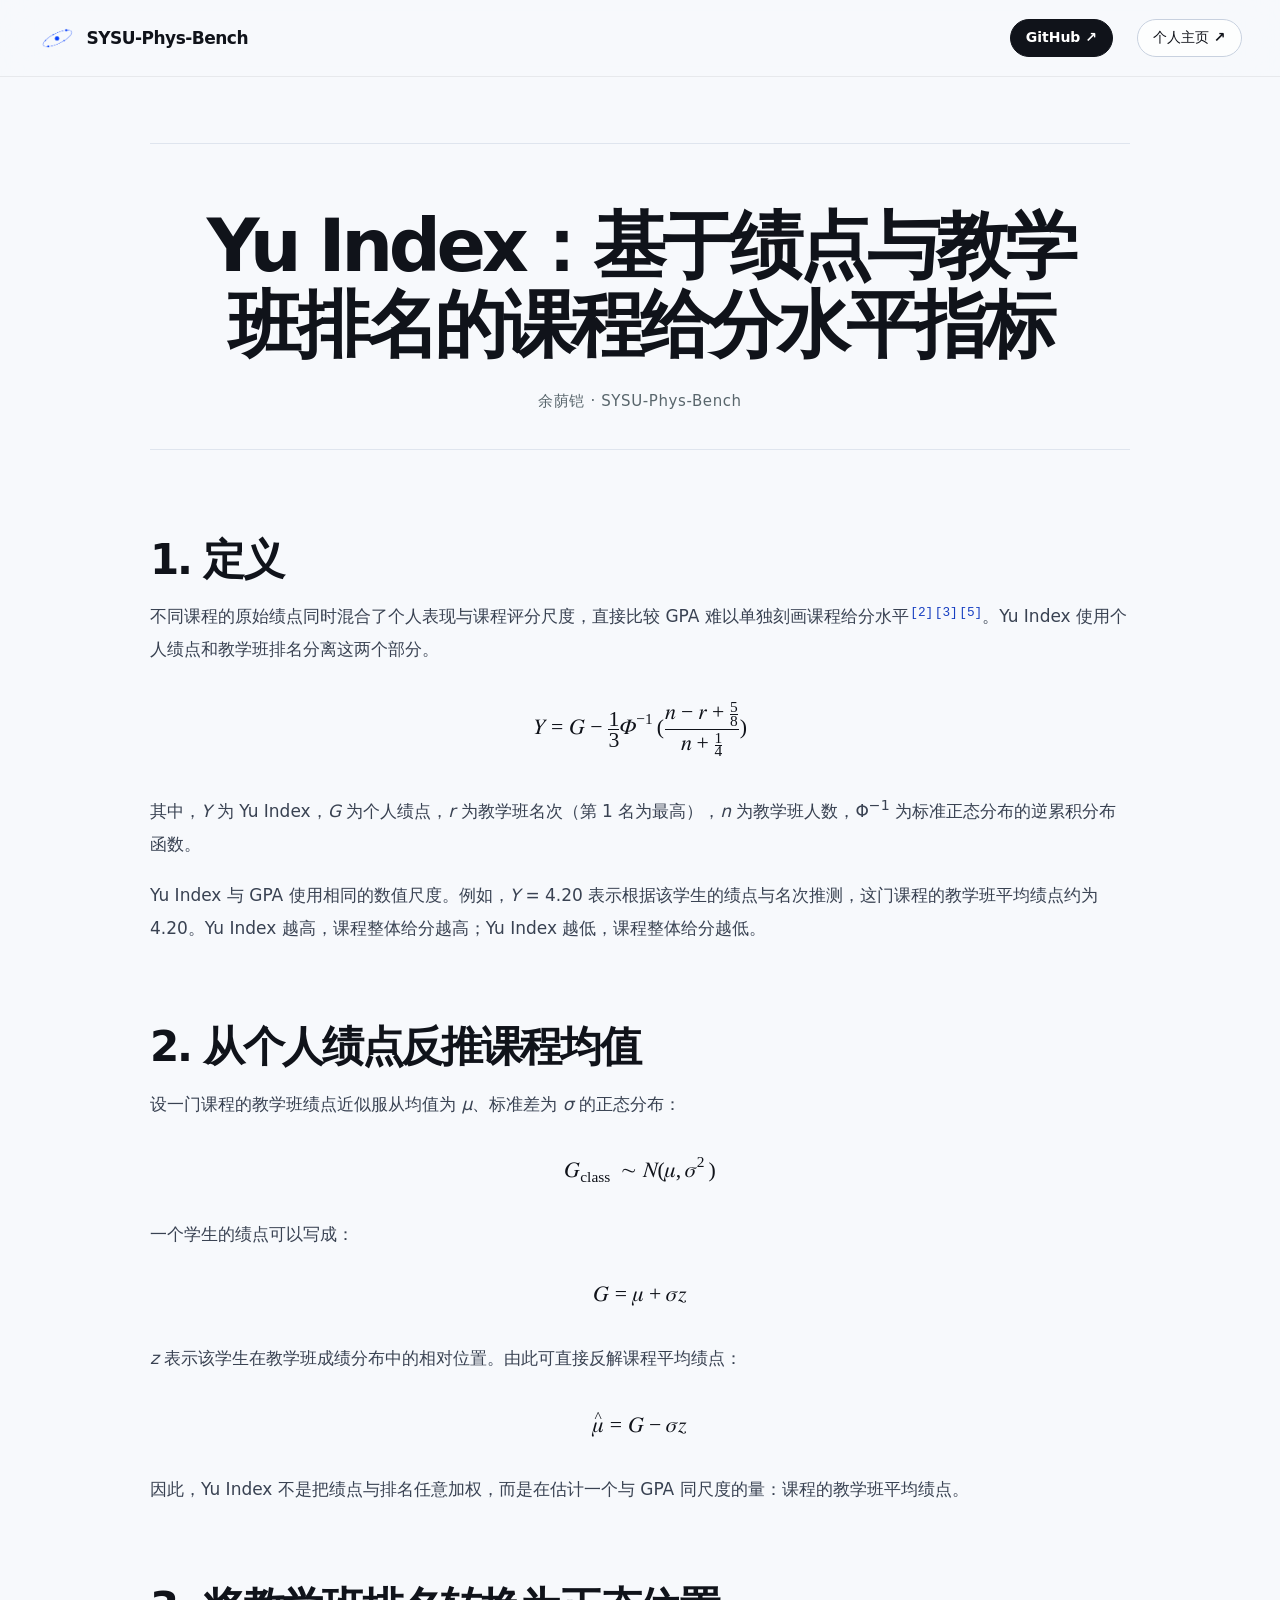
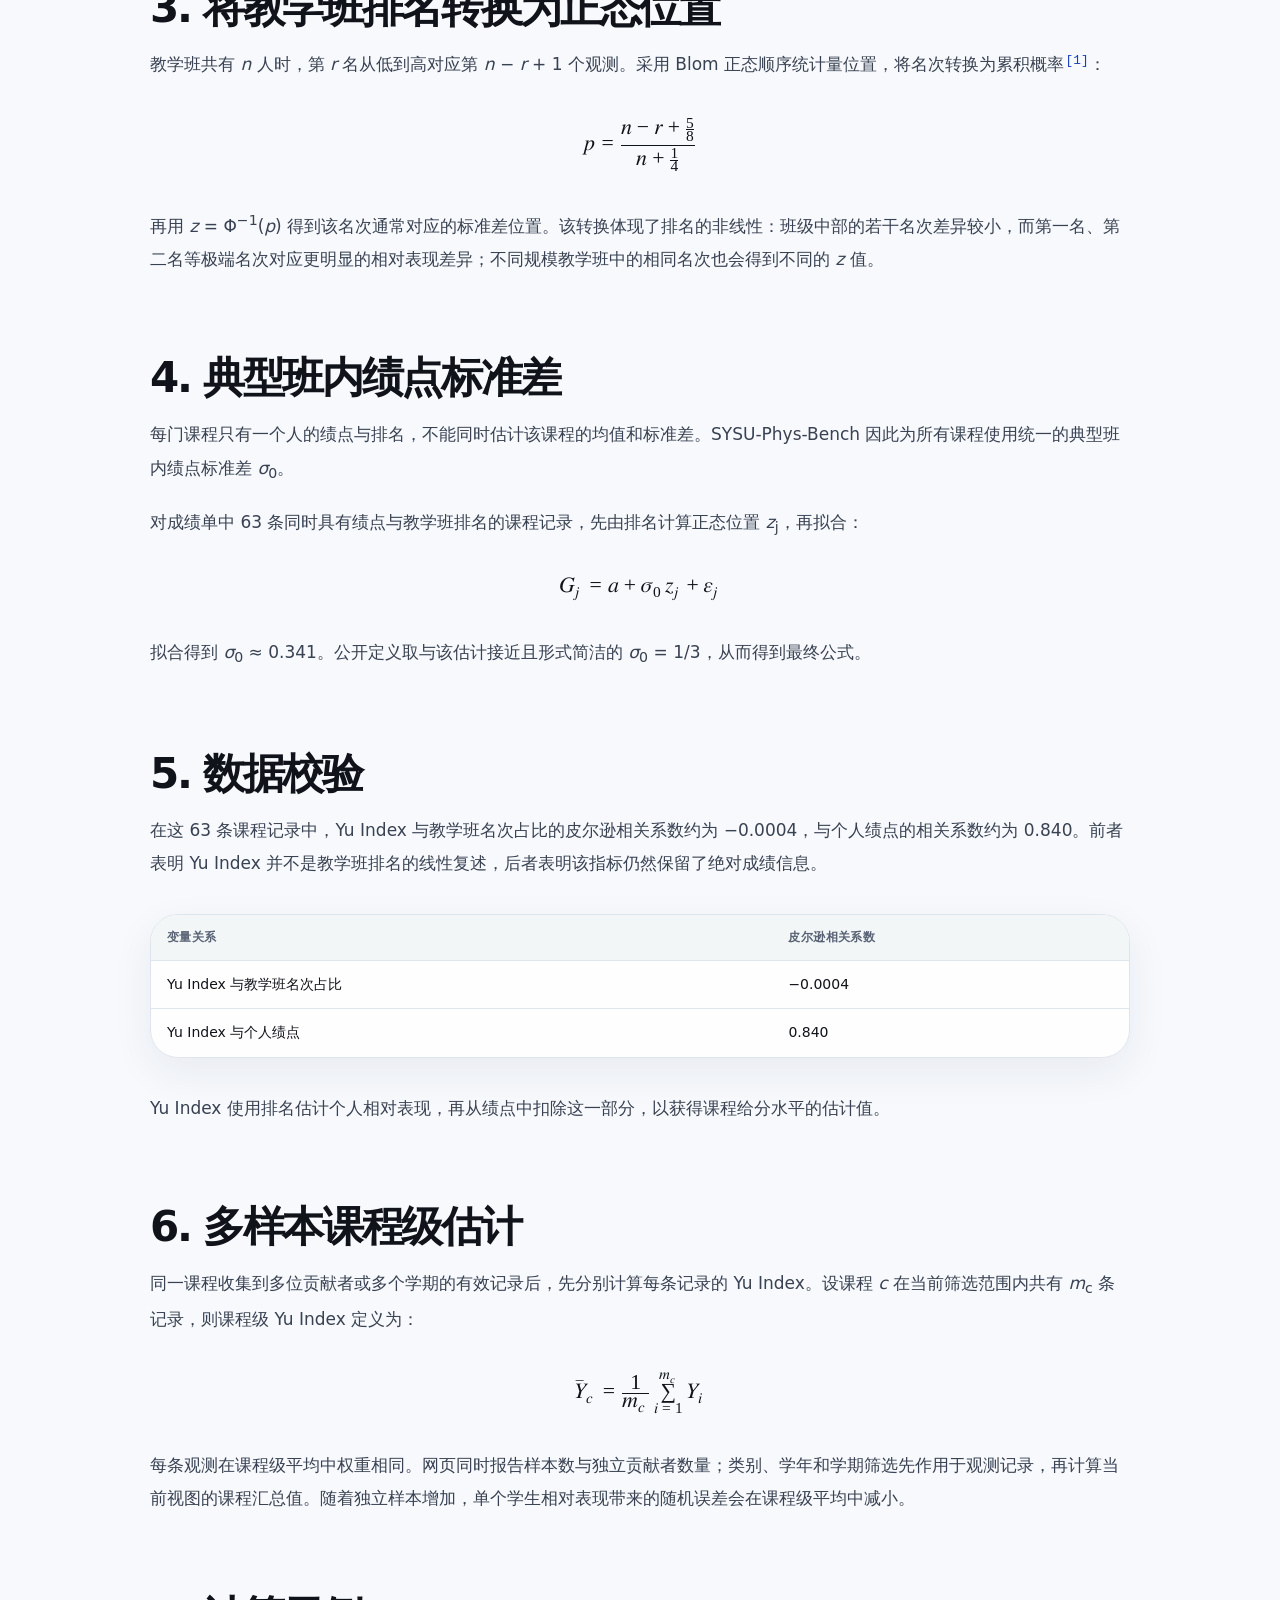
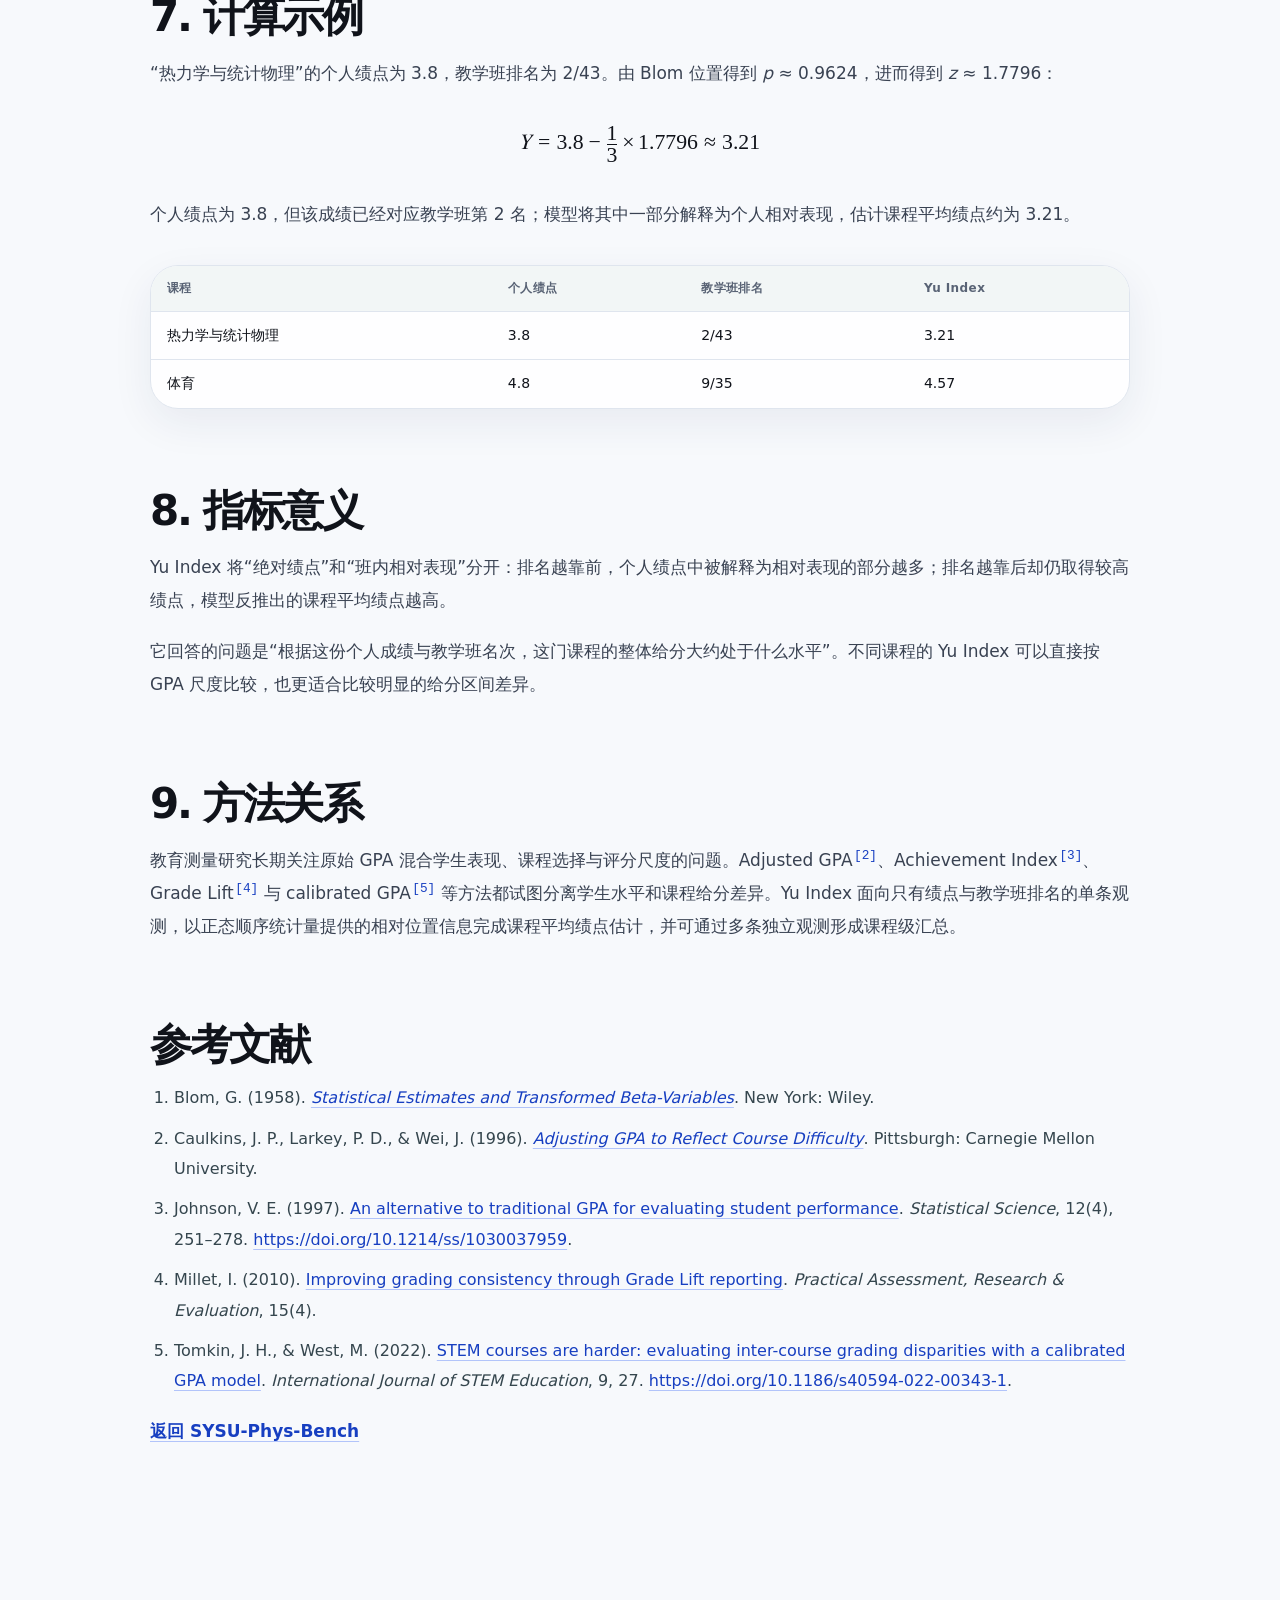
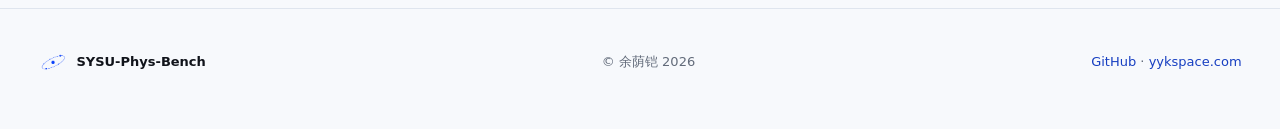
==== commit 8b907f53: "完善图表提示与移动端导航" ====
--- a/yu-index.html
+++ b/yu-index.html
@@ -22,7 +22,6 @@
       <div class="shell header-inner">
         <a class="site-title" href="index.html"><img src="assets/brand/logo-mark-v2.png?v=20260826-1" alt="" /> <span>SYSU-Phys-Bench</span></a>
         <nav class="report-navigation" aria-label="页面导航">
-          <a href="index.html#yu-index">返回基准测试</a>
           <a class="project-repo-link" href="https://github.com/YinkaiYu/SYSU-Phys-Bench">GitHub <span aria-hidden="true">↗</span></a>
           <a class="personal-home-link" href="https://www.yykspace.com/">个人主页 <span aria-hidden="true">↗</span></a>
         </nav>
--- a/bench.css
+++ b/bench.css
@@ -139,6 +139,13 @@
 .contribution-steps li:hover { background: var(--blue-soft); transform: translateX(4px); }
 .chart-donut .donut-layout { width: 100%; grid-template-columns: minmax(190px, .9fr) minmax(190px, 1.1fr); align-items: center; }
 .chart-donut .donut-wrap { align-self: center; justify-self: center; }
+.chart-donut .donut { position: absolute; inset: 0; display: block; width: 100%; height: 100%; }
+.donut-center-value { fill: var(--ink); font-family: var(--font); font-size: 11px; font-weight: 720; letter-spacing: -.04em; pointer-events: none; }
+.donut-center-label { fill: var(--muted); font-family: var(--font); font-size: 5px; pointer-events: none; }
+.chart [data-chart-tooltip] { cursor: pointer; }
+.chart rect[data-chart-tooltip] { transition: filter 180ms var(--ease), opacity 180ms var(--ease); }
+.chart rect[data-chart-tooltip]:hover,
+.chart rect[data-chart-tooltip]:focus-visible { filter: brightness(1.05) drop-shadow(0 6px 9px rgba(33,85,245,.18)); opacity: .88; outline: none; }
 .chart-tooltip { border-color: rgba(255,255,255,.14); border-radius: 16px; color: #fff; background: rgba(16,19,26,.94); box-shadow: 0 18px 48px rgba(16,19,26,.24); backdrop-filter: blur(18px); }
 
 .site-footer { margin-top: 130px; padding: 38px 0 52px; border-top-color: var(--line); }
@@ -200,9 +207,9 @@
 @media (max-width: 900px) {
   html { scroll-padding-top: 124px; }
   .shell { width: min(100% - 30px,1540px); }
-  .header-inner { flex-wrap: wrap; gap: 0; padding: 10px 0 9px; }
-  .site-title { width: 100%; }
-  .main-navigation, .report-navigation { width: calc(100vw - 30px); gap: 18px; margin-top: 6px; overflow-x: auto; overscroll-behavior-inline: contain; padding-bottom: 3px; scrollbar-width: none; }
+  .header-inner { flex-wrap: nowrap; gap: 12px; padding: 9px 0; }
+  .site-title { width: auto; min-width: 0; flex: 0 1 auto; }
+  .main-navigation, .report-navigation { width: auto; flex: 0 0 auto; gap: 8px; margin: 0 0 0 auto; overflow: visible; padding: 0; }
   .main-navigation::-webkit-scrollbar, .report-navigation::-webkit-scrollbar { display: none; }
   .main-navigation a, .report-navigation a { display: inline-flex; flex: 0 0 auto; }
   .main-navigation a:not(.personal-home-link):not(.project-repo-link), .report-navigation > a:first-child { display: inline-flex; }
@@ -219,8 +226,9 @@
 }
 
 @media (max-width: 600px) {
-  .site-title { font-size: 15px; }
-  .site-title img { width: 32px; height: 32px; }
+  .site-title { gap: 6px; font-size: 13px; }
+  .site-title img { width: 28px; height: 28px; }
+  nav .project-repo-link, nav .personal-home-link { min-height: 32px; padding: 6px 9px; font-size: 12px; }
   .title-prefix { font-size: 38px; white-space: nowrap; }
   .title-subject { margin-top: 13px; font-size: 31px; line-height: 1.14; }
   h2 { font-size: 38px; }
